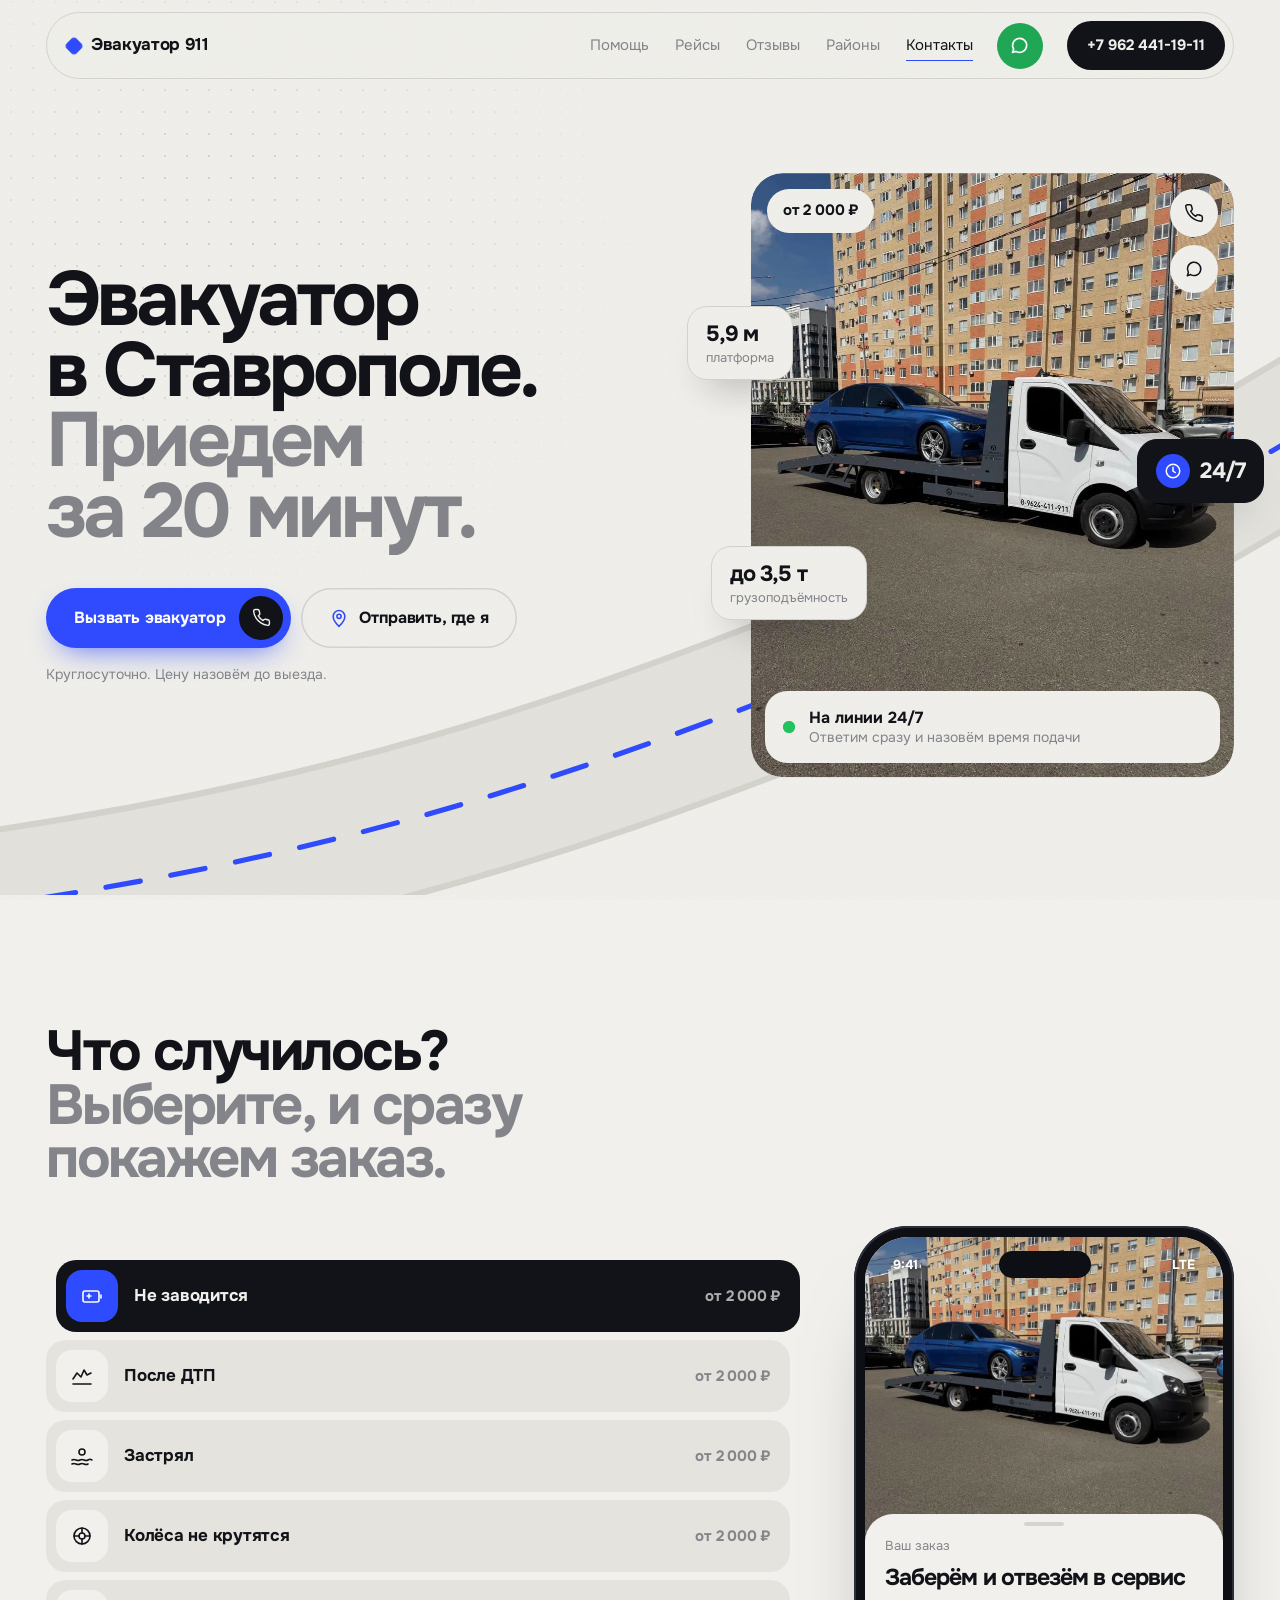
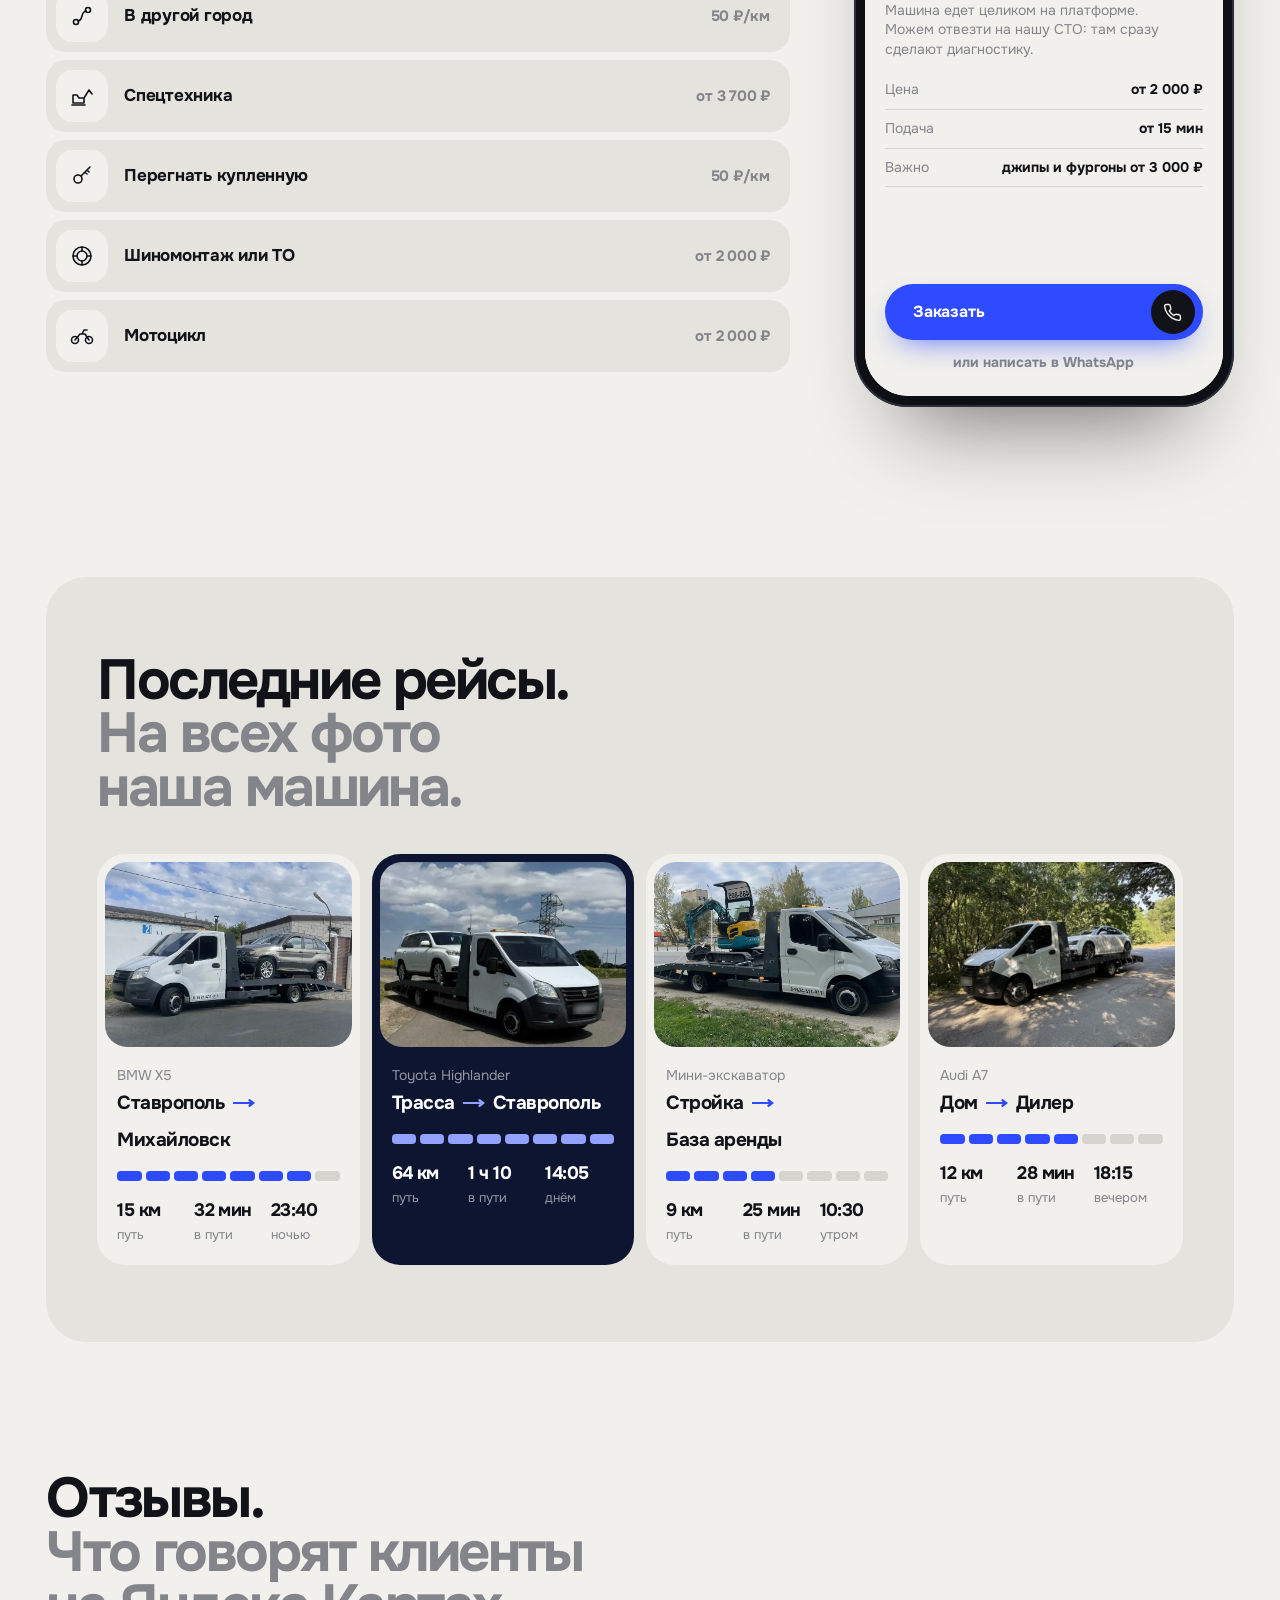
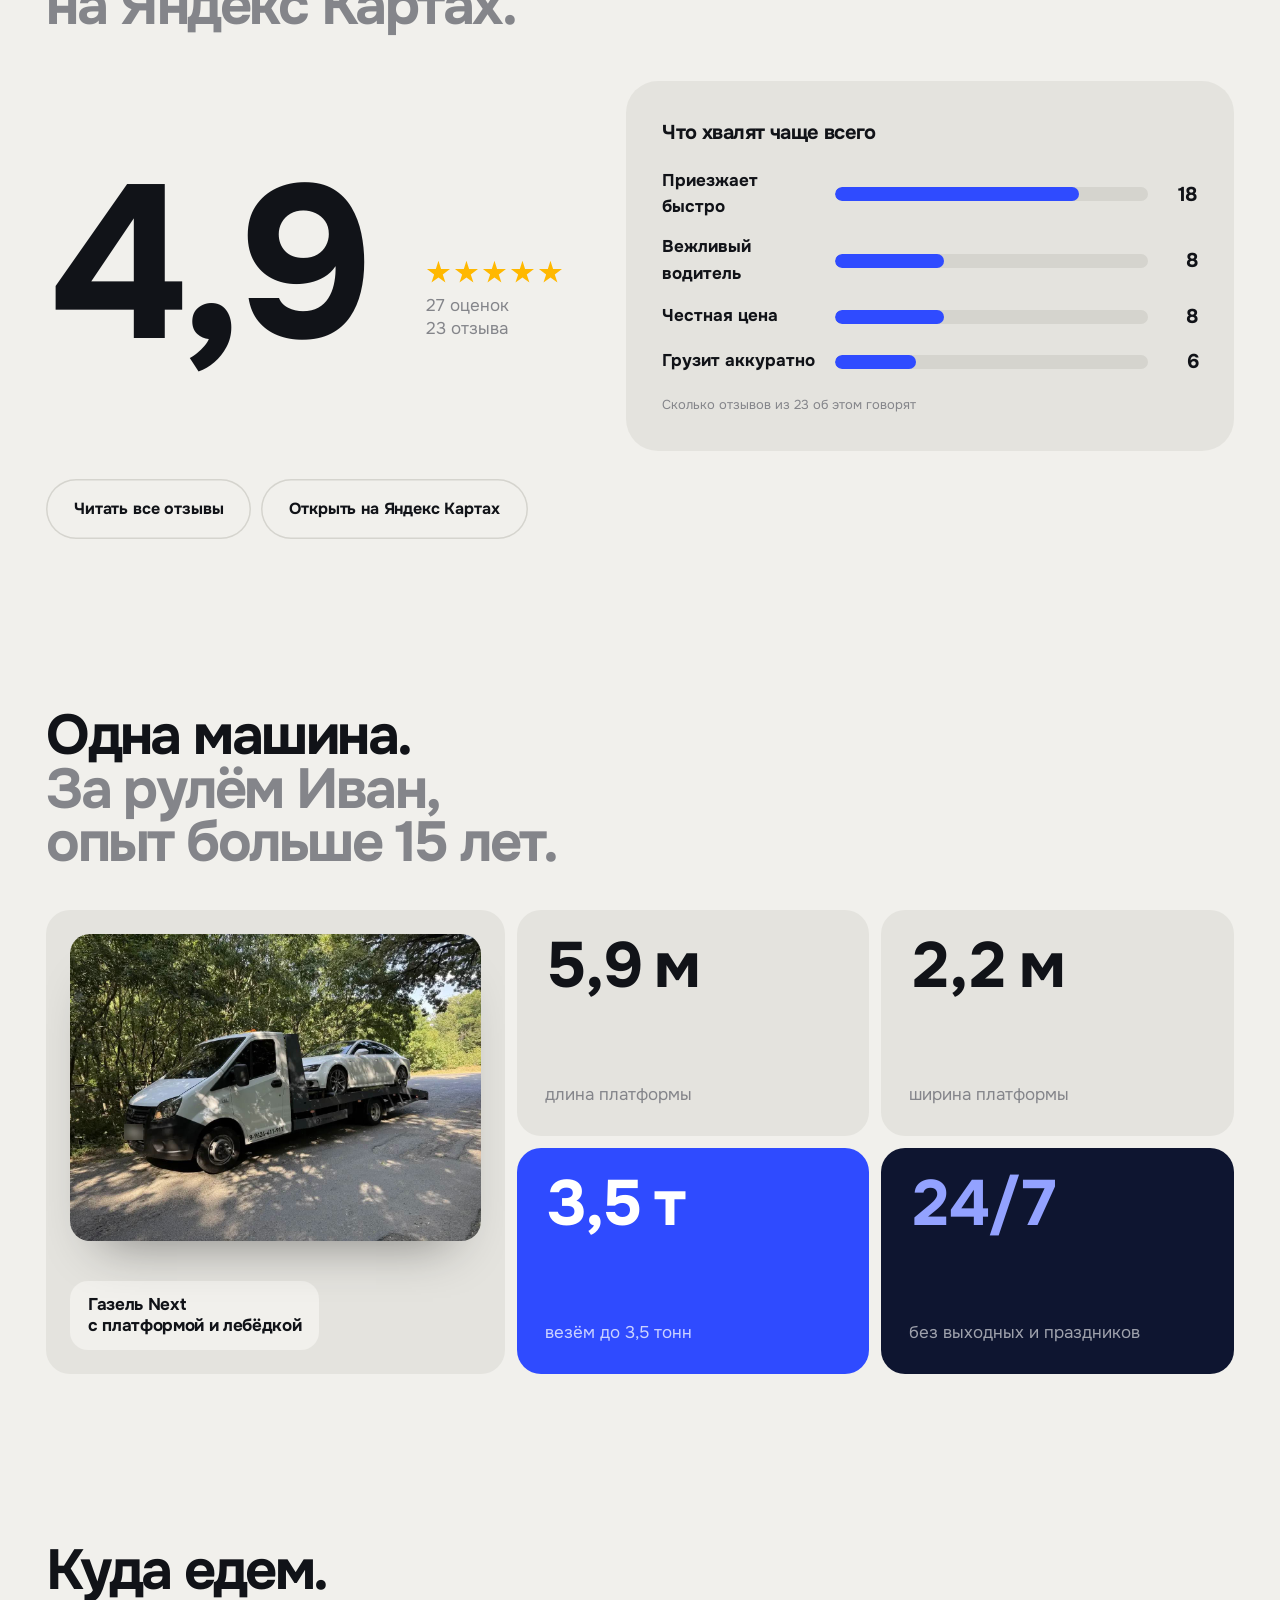
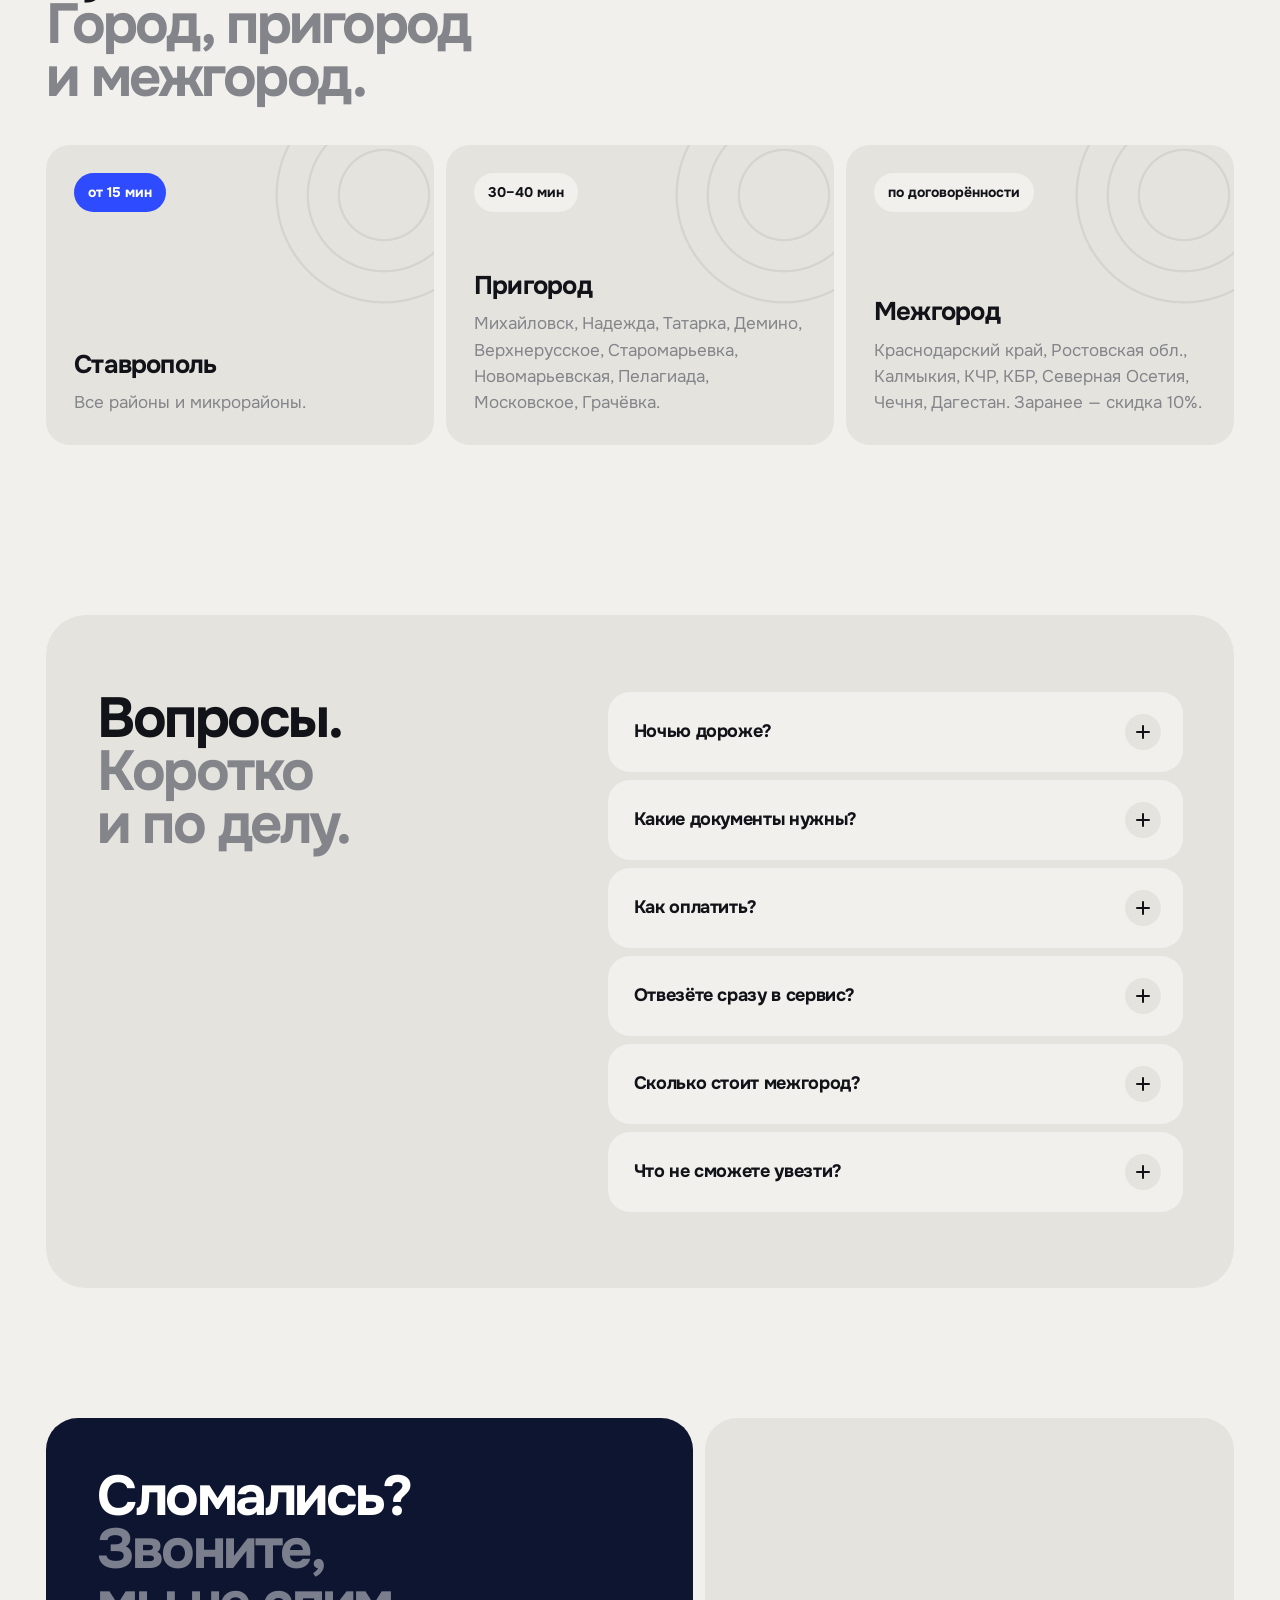
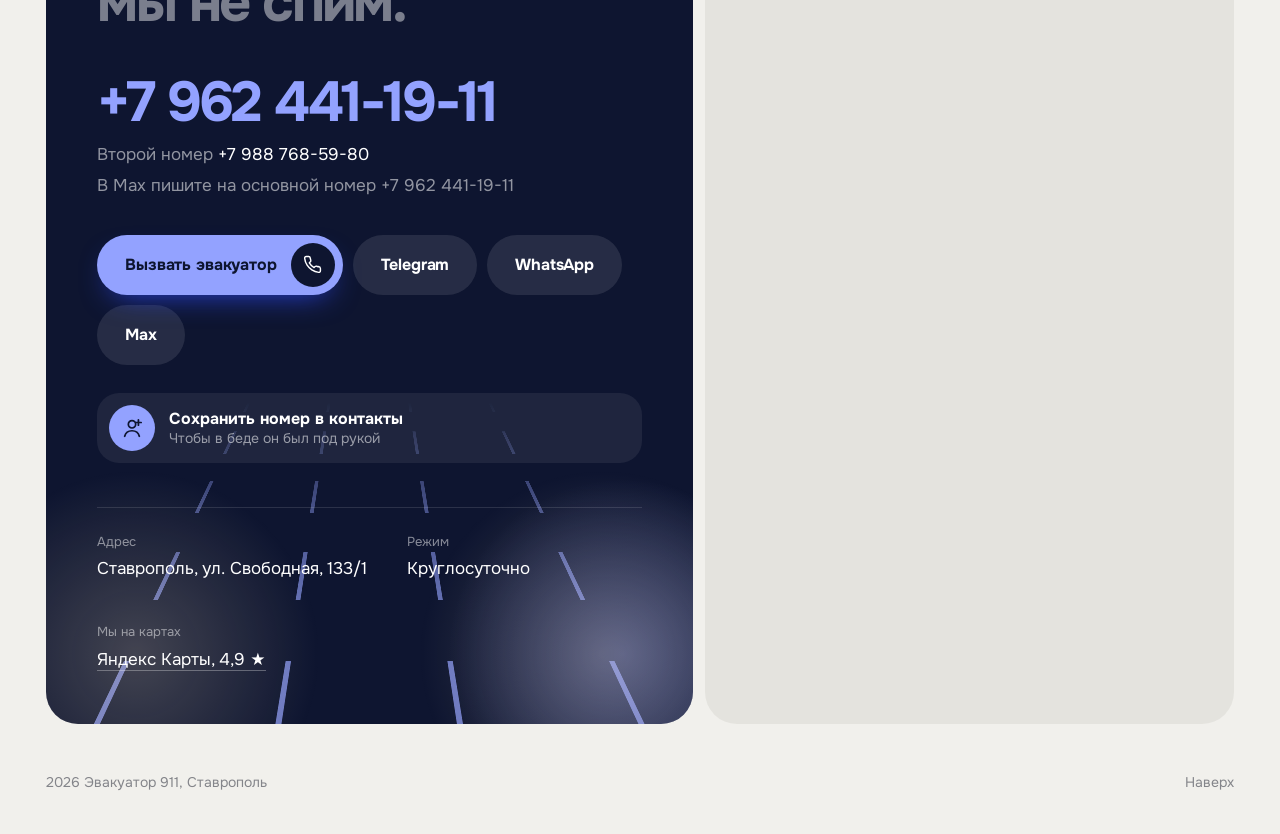
==== index.html @ 95c36d7e "Убрать тёмную тему, оставить только светлую Удалены кнопка переключателя, скрипт выбора ночного режи" ====
<!doctype html>
<html lang="ru">
<head>
<meta charset="utf-8">
<meta name="viewport" content="width=device-width, initial-scale=1, viewport-fit=cover">
<title>Эвакуатор в Ставрополе 24/7, от 2 000 ₽</title>
<meta name="description" content="Эвакуатор в Ставрополе круглосуточно. Подача от 15 минут, платформа 5,9 м, до 3,5 т, лебёдка. Легковые от 2 000 ₽. Рейтинг 4,9 на Яндекс Картах. +7 962 441-19-11">
<meta name="theme-color" content="#f1f0ec">
<link rel="preconnect" href="https://fonts.googleapis.com">
<link rel="preconnect" href="https://fonts.gstatic.com" crossorigin>
<link href="https://fonts.googleapis.com/css2?family=Onest:wght@400;700&display=swap" rel="stylesheet">
<link rel="stylesheet" href="styles.css">
</head>
<body>

<!-- ============ ШАПКА-КАПСУЛА ============ -->
<header class="nav rise d-1">
  <a class="nav__logo" href="#top"><span class="nav__mark"></span>Эвакуатор&nbsp;911</a>
  <nav class="nav__links" aria-label="Разделы">
    <a href="#help">Помощь</a>
    <a href="#trips">Рейсы</a>
    <a href="#reviews">Отзывы</a>
    <a href="#area">Районы</a>
    <a href="#contacts">Контакты</a>
  </nav>
  <a class="nav__wa" href="https://wa.me/79624411911?text=%D0%97%D0%B4%D1%80%D0%B0%D0%B2%D1%81%D1%82%D0%B2%D1%83%D0%B9%D1%82%D0%B5%2C%20%D0%BD%D1%83%D0%B6%D0%B5%D0%BD%20%D1%8D%D0%B2%D0%B0%D0%BA%D1%83%D0%B0%D1%82%D0%BE%D1%80" target="_blank" rel="noopener" aria-label="Написать в WhatsApp"><svg viewBox="0 0 24 24" aria-hidden="true"><path d="M4 20l1.3-4A8 8 0 1 1 8 18.7z"/></svg></a>
  <a class="nav__phone" href="tel:+79624411911">+7&nbsp;962&nbsp;441-19-11</a>
</header>

<main id="top">

<!-- ============ ПЕРВЫЙ ЭКРАН ============ -->
<section class="hero">
  <!-- фон первого экрана: дорога с разметкой и сетка точек -->
  <div class="hero__bg" aria-hidden="true">
    <svg class="road" viewBox="0 0 1600 900" preserveAspectRatio="xMidYMid slice">
      <path class="road__base" d="M-100 940 C 400 900, 700 800, 1000 680 S 1450 430, 1720 300"/>
      <path class="road__edge" d="M-100 940 C 400 900, 700 800, 1000 680 S 1450 430, 1720 300"/>
      <path class="road__dash" d="M-100 940 C 400 900, 700 800, 1000 680 S 1450 430, 1720 300"/>
    </svg>
    <div class="dots"></div>
  </div>

  <div class="hero__text">
    <h1 class="lines">
      <span class="ln"><span>Эвакуатор</span></span>
      <span class="ln"><span>в&nbsp;Ставрополе.</span></span>
      <span class="ln ln--grey"><span>Приедем</span></span>
      <span class="ln ln--grey"><span>за&nbsp;20&nbsp;минут.</span></span>
    </h1>
    <div class="cta rise d-3">
      <a class="btn btn--main" href="tel:+79624411911">
        <span class="btn__label">Вызвать эвакуатор</span>
        <span class="btn__dot"><svg viewBox="0 0 24 24" aria-hidden="true"><path d="M22 16.9v3a2 2 0 0 1-2.2 2 19.8 19.8 0 0 1-8.6-3.1 19.5 19.5 0 0 1-6-6A19.8 19.8 0 0 1 2.1 4.2 2 2 0 0 1 4.1 2h3a2 2 0 0 1 2 1.7c.1 1 .4 1.9.7 2.8a2 2 0 0 1-.5 2.1L8 9.9a16 16 0 0 0 6 6l1.3-1.3a2 2 0 0 1 2.1-.4c.9.3 1.8.6 2.8.7a2 2 0 0 1 1.7 2z"/></svg></span>
      </a>
      <button class="btn btn--line btn--geo" type="button" id="geoBtn">
        <svg class="btn__pin" viewBox="0 0 24 24" aria-hidden="true"><path d="M12 22s7-6.2 7-12a7 7 0 1 0-14 0c0 5.8 7 12 7 12z"/><circle cx="12" cy="10" r="2.5"/></svg>
        <span class="btn__label" id="geoLabel">Отправить, где&nbsp;я</span>
      </button>
    </div>
    <p class="cta__note rise d-4" id="geoNote">Круглосуточно. Цену назовём до&nbsp;выезда.</p>
  </div>

  <!-- живая карточка Газели -->
  <div class="stage">
  <figure class="truck">
    <img src="img/bmw.jpg" alt="Белая Газель-эвакуатор везёт синий BMW" width="959" height="1280" fetchpriority="high">
    <span class="truck__price">от&nbsp;2&nbsp;000&nbsp;₽</span>
    <div class="truck__icons">
      <a href="tel:+79624411911" aria-label="Позвонить"><svg viewBox="0 0 24 24"><path d="M22 16.9v3a2 2 0 0 1-2.2 2 19.8 19.8 0 0 1-8.6-3.1 19.5 19.5 0 0 1-6-6A19.8 19.8 0 0 1 2.1 4.2 2 2 0 0 1 4.1 2h3a2 2 0 0 1 2 1.7c.1 1 .4 1.9.7 2.8a2 2 0 0 1-.5 2.1L8 9.9a16 16 0 0 0 6 6l1.3-1.3a2 2 0 0 1 2.1-.4c.9.3 1.8.6 2.8.7a2 2 0 0 1 1.7 2z"/></svg></a>
      <a href="https://wa.me/79624411911" target="_blank" rel="noopener" aria-label="WhatsApp"><svg viewBox="0 0 24 24"><path d="M4 20l1.3-4A8 8 0 1 1 8 18.7z"/></svg></a>
    </div>
    <figcaption class="truck__status">
      <span class="live"></span>
      <span><b>На&nbsp;линии 24/7</b>Ответим сразу и&nbsp;назовём время подачи</span>
    </figcaption>
  </figure>
  <span class="float float--1" data-depth="18"><b>5,9&nbsp;м</b>платформа</span>
  <span class="float float--2" data-depth="-14"><b>до&nbsp;3,5&nbsp;т</b>грузоподъёмность</span>
  <span class="float float--3" data-depth="10"><i class="float__ico"><svg viewBox="0 0 24 24"><circle cx="12" cy="12" r="9"/><path d="M12 7v5l3 2"/></svg></i><b>24/7</b></span>
  </div>
</section>

<!-- ============ СИТУАЦИИ ============ -->
<section class="help" id="help">
  <h2 class="rise">Что случилось?<span>Выберите, и&nbsp;сразу покажем заказ.</span></h2>

  <div class="order">
    <ul class="order__list rise" role="tablist" aria-label="Ситуации">
      <li><button role="tab" aria-selected="true" data-s="0"><i><svg viewBox="0 0 24 24"><rect x="3" y="7" width="16" height="11" rx="2"/><path d="M21 11v3M7 12h4M9 10v4"/></svg></i><span>Не заводится</span><em>от&nbsp;2&nbsp;000&nbsp;₽</em></button></li>
      <li><button role="tab" aria-selected="false" data-s="1"><i><svg viewBox="0 0 24 24"><path d="M3 15l4-6 4 4 3-7 3 5 4-2"/><path d="M3 20h18"/></svg></i><span>После ДТП</span><em>от&nbsp;2&nbsp;000&nbsp;₽</em></button></li>
      <li><button role="tab" aria-selected="false" data-s="2"><i><svg viewBox="0 0 24 24"><path d="M2 16c3-2 5 2 8 0s5 2 8 0 3 0 4 0M2 20c3-2 5 2 8 0s5 2 8 0"/><circle cx="12" cy="8" r="3"/></svg></i><span>Застрял</span><em>от&nbsp;2&nbsp;000&nbsp;₽</em></button></li>
      <li><button role="tab" aria-selected="false" data-s="3"><i><svg viewBox="0 0 24 24"><circle cx="12" cy="12" r="8"/><circle cx="12" cy="12" r="3"/><path d="M12 4v5M12 15v5M4 12h5M15 12h5"/></svg></i><span>Колёса не&nbsp;крутятся</span><em>от&nbsp;2&nbsp;000&nbsp;₽</em></button></li>
      <li><button role="tab" aria-selected="false" data-s="4"><i><svg viewBox="0 0 24 24"><circle cx="6" cy="18" r="2.5"/><circle cx="18" cy="6" r="2.5"/><path d="M8 17c6-1 2-9 8-10"/></svg></i><span>В&nbsp;другой город</span><em>50&nbsp;₽/км</em></button></li>
      <li><button role="tab" aria-selected="false" data-s="5"><i><svg viewBox="0 0 24 24"><path d="M3 19h11v-5H9l-2-3H3zM14 14l5-8 3 4"/><path d="M2 21h13"/></svg></i><span>Спецтехника</span><em>от&nbsp;3&nbsp;700&nbsp;₽</em></button></li>
      <li><button role="tab" aria-selected="false" data-s="6"><i><svg viewBox="0 0 24 24"><circle cx="8" cy="15" r="4"/><path d="M11 12l9-9M17 6l2 2M15 8l2 2"/></svg></i><span>Перегнать купленную</span><em>50&nbsp;₽/км</em></button></li>
      <li><button role="tab" aria-selected="false" data-s="7"><i><svg viewBox="0 0 24 24"><circle cx="12" cy="12" r="9"/><circle cx="12" cy="12" r="5"/><path d="M12 3v4M12 17v4M3 12h4M17 12h4"/></svg></i><span>Шиномонтаж или ТО</span><em>от&nbsp;2&nbsp;000&nbsp;₽</em></button></li>
      <li><button role="tab" aria-selected="false" data-s="8"><i><svg viewBox="0 0 24 24"><circle cx="5" cy="16" r="3.5"/><circle cx="19" cy="16" r="3.5"/><path d="M5 16l5-6h5l4 6M12 10l2-4h3"/></svg></i><span>Мотоцикл</span><em>от&nbsp;2&nbsp;000&nbsp;₽</em></button></li>
    </ul>

    <!-- «экран заказа» в телефоне -->
    <div class="order__phone rise d-1" role="tabpanel">
      <div class="phone">
        <div class="phone__screen">
          <div class="phone__bar"><span>9:41</span><span class="phone__notch"></span><span>LTE</span></div>
          <div class="phone__photo"><img id="casePhoto" src="img/bmw.jpg" alt="" loading="lazy"></div>
          <div class="phone__sheet">
            <p class="phone__label">Ваш заказ</p>
            <h3 id="caseTitle">Заберём и&nbsp;отвезём в&nbsp;сервис</h3>
            <p id="caseText">Машина едет целиком на&nbsp;платформе. Можем отвезти на&nbsp;нашу СТО: там сразу сделают диагностику.</p>
            <dl class="phone__rows">
              <div><dt>Цена</dt><dd id="casePrice">от&nbsp;2&nbsp;000&nbsp;₽</dd></div>
              <div><dt>Подача</dt><dd id="caseTime">от&nbsp;15&nbsp;мин</dd></div>
              <div><dt>Важно</dt><dd id="caseNote">джипы и&nbsp;фургоны от&nbsp;3&nbsp;000&nbsp;₽</dd></div>
            </dl>
            <a class="btn btn--main" href="tel:+79624411911">
              <span class="btn__label">Заказать</span>
              <span class="btn__dot"><svg viewBox="0 0 24 24" aria-hidden="true"><path d="M22 16.9v3a2 2 0 0 1-2.2 2 19.8 19.8 0 0 1-8.6-3.1 19.5 19.5 0 0 1-6-6A19.8 19.8 0 0 1 2.1 4.2 2 2 0 0 1 4.1 2h3a2 2 0 0 1 2 1.7c.1 1 .4 1.9.7 2.8a2 2 0 0 1-.5 2.1L8 9.9a16 16 0 0 0 6 6l1.3-1.3a2 2 0 0 1 2.1-.4c.9.3 1.8.6 2.8.7a2 2 0 0 1 1.7 2z"/></svg></span>
            </a>
            <a class="phone__wa" id="caseWa" href="https://wa.me/79624411911" target="_blank" rel="noopener">или написать в&nbsp;WhatsApp</a>
          </div>
        </div>
      </div>
    </div>
  </div>
</section>

<!-- ============ РЕЙСЫ ============ -->
<!-- ВНИМАНИЕ: маршруты и время ниже — заглушки. Заменить на реальные рейсы от заказчика. -->
<section class="trips" id="trips">
  <h2 class="rise">Последние рейсы.<span>На&nbsp;всех фото наша машина.</span></h2>

  <div class="trips__grid">
    <article class="trip rise">
      <div class="trip__photo"><img src="img/x5.jpg" alt="BMW X5 на эвакуаторе" loading="lazy"></div>
      <div class="trip__body">
        <p class="trip__car">BMW X5</p>
        <p class="trip__route">Ставрополь<svg viewBox="0 0 24 8" aria-hidden="true"><path d="M0 4h22M18 1l4 3-4 3"/></svg>Михайловск</p>
        <div class="trip__bars"><i class="on"></i><i class="on"></i><i class="on"></i><i class="on"></i><i class="on"></i><i class="on"></i><i class="on"></i><i></i></div>
        <dl class="trip__stats"><div><dt>15 км</dt><dd>путь</dd></div><div><dt>32 мин</dt><dd>в пути</dd></div><div><dt>23:40</dt><dd>ночью</dd></div></dl>
      </div>
    </article>

    <article class="trip trip--dark rise d-1">
      <div class="trip__photo"><img src="img/highlander.jpg" alt="Toyota Highlander на эвакуаторе" loading="lazy"></div>
      <div class="trip__body">
        <p class="trip__car">Toyota Highlander</p>
        <p class="trip__route">Трасса<svg viewBox="0 0 24 8" aria-hidden="true"><path d="M0 4h22M18 1l4 3-4 3"/></svg>Ставрополь</p>
        <div class="trip__bars"><i class="on"></i><i class="on"></i><i class="on"></i><i class="on"></i><i class="on"></i><i class="on"></i><i class="on"></i><i class="on"></i></div>
        <dl class="trip__stats"><div><dt>64 км</dt><dd>путь</dd></div><div><dt>1 ч 10</dt><dd>в пути</dd></div><div><dt>14:05</dt><dd>днём</dd></div></dl>
      </div>
    </article>

    <article class="trip rise d-2">
      <div class="trip__photo"><img src="img/excavator.jpg" alt="Мини-экскаватор на эвакуаторе" loading="lazy"></div>
      <div class="trip__body">
        <p class="trip__car">Мини-экскаватор</p>
        <p class="trip__route">Стройка<svg viewBox="0 0 24 8" aria-hidden="true"><path d="M0 4h22M18 1l4 3-4 3"/></svg>База аренды</p>
        <div class="trip__bars"><i class="on"></i><i class="on"></i><i class="on"></i><i class="on"></i><i></i><i></i><i></i><i></i></div>
        <dl class="trip__stats"><div><dt>9 км</dt><dd>путь</dd></div><div><dt>25 мин</dt><dd>в пути</dd></div><div><dt>10:30</dt><dd>утром</dd></div></dl>
      </div>
    </article>

    <article class="trip rise d-3">
      <div class="trip__photo"><img src="img/audi.jpg" alt="Audi A7 на эвакуаторе" loading="lazy"></div>
      <div class="trip__body">
        <p class="trip__car">Audi A7</p>
        <p class="trip__route">Дом<svg viewBox="0 0 24 8" aria-hidden="true"><path d="M0 4h22M18 1l4 3-4 3"/></svg>Дилер</p>
        <div class="trip__bars"><i class="on"></i><i class="on"></i><i class="on"></i><i class="on"></i><i class="on"></i><i></i><i></i><i></i></div>
        <dl class="trip__stats"><div><dt>12 км</dt><dd>путь</dd></div><div><dt>28 мин</dt><dd>в пути</dd></div><div><dt>18:15</dt><dd>вечером</dd></div></dl>
      </div>
    </article>
  </div>
</section>

<!-- ============ ОТЗЫВЫ (живой виджет Яндекс Карт) ============ -->
<section class="reviews" id="reviews">
  <h2 class="rise">Отзывы.<span>Что говорят клиенты на&nbsp;Яндекс Картах.</span></h2>

  <div class="score">
    <div class="score__big rise">
      <b class="score__num" data-to="4.9" data-unit="">4,9</b>
      <div class="score__meta">
        <span class="rating__stars" aria-label="5 звёзд"><i></i><i></i><i></i><i></i><i></i></span>
        <p>27 оценок<br>23 отзыва</p>
      </div>
    </div>

    <!-- посчитано вручную по текстам 23 отзывов на Яндекс Картах (ноябрь 2026) -->
    <div class="praise rise d-1">
      <p class="praise__h">Что хвалят чаще всего</p>
      <div class="praise__row" data-n="18"><span>Приезжает быстро</span><i></i><b>18</b></div>
      <div class="praise__row" data-n="8"><span>Вежливый водитель</span><i></i><b>8</b></div>
      <div class="praise__row" data-n="8"><span>Честная цена</span><i></i><b>8</b></div>
      <div class="praise__row" data-n="6"><span>Грузит аккуратно</span><i></i><b>6</b></div>
      <p class="praise__note">Сколько отзывов из&nbsp;23 об&nbsp;этом говорят</p>
    </div>
  </div>

  <div class="reviews__more rise">
    <button class="btn btn--line" type="button" id="revBtn" aria-expanded="false" aria-controls="revWidget"><span class="btn__label" id="revLabel">Читать все отзывы</span></button>
    <a class="btn btn--line" href="https://yandex.ru/maps/org/uslugi_evakuatora/60921164724/reviews/" target="_blank" rel="noopener"><span class="btn__label">Открыть на&nbsp;Яндекс Картах</span></a>
  </div>
  <div class="reviews__widget" id="revWidget" hidden>
    <iframe title="Отзывы об «Услуги эвакуатора» на Яндекс Картах" data-src="https://yandex.ru/maps-reviews-widget/60921164724?comments"></iframe>
  </div>
</section>

<!-- ============ МАШИНА ============ -->
<section class="spec">
  <h2 class="rise">Одна машина.<span>За&nbsp;рулём Иван, опыт больше 15&nbsp;лет.</span></h2>
  <div class="spec__grid">
    <div class="tile tile--photo rise" id="tiltZone">
      <div class="tilt" id="tilt">
        <img src="img/audi.jpg" alt="Газель Next с платформой везёт белую Audi" loading="lazy" width="1280" height="960">
      </div>
      <p>Газель Next<br>с&nbsp;платформой и&nbsp;лебёдкой</p>
    </div>
    <div class="tile rise d-1"><b data-to="5.9" data-unit="м">5,9&nbsp;м</b><span>длина платформы</span></div>
    <div class="tile rise d-2"><b data-to="2.2" data-unit="м">2,2&nbsp;м</b><span>ширина платформы</span></div>
    <div class="tile tile--accent rise d-3"><b data-to="3.5" data-unit="т">3,5&nbsp;т</b><span>везём до&nbsp;3,5&nbsp;тонн</span></div>
    <div class="tile tile--dark rise d-4"><b>24/7</b><span>без выходных и&nbsp;праздников</span></div>
  </div>
</section>

<!-- ============ РАЙОНЫ ============ -->
<section class="area" id="area">
  <h2 class="rise">Куда едем.<span>Город, пригород и&nbsp;межгород.</span></h2>
  <div class="area__grid">
    <div class="zone rise"><span class="zone__time">от&nbsp;15 мин</span><h3>Ставрополь</h3><p>Все районы и&nbsp;микрорайоны.</p></div>
    <div class="zone rise d-1"><span class="zone__time">30–40 мин</span><h3>Пригород</h3><p>Михайловск, Надежда, Татарка, Демино, Верхнерусское, Старомарьевка, Новомарьевская, Пелагиада, Московское, Грачёвка.</p></div>
    <div class="zone rise d-2"><span class="zone__time">по&nbsp;договорённости</span><h3>Межгород</h3><p>Краснодарский край, Ростовская обл., Калмыкия, КЧР, КБР, Северная Осетия, Чечня, Дагестан. Заранее&nbsp;— скидка 10%.</p></div>
  </div>
</section>

<!-- ============ ВОПРОСЫ ============ -->
<section class="faq">
  <h2 class="rise">Вопросы.<span>Коротко и&nbsp;по&nbsp;делу.</span></h2>
  <div class="faq__list">
    <details class="rise"><summary>Ночью дороже?<i></i></summary><p>Мы работаем круглосуточно. Цену диспетчер называет сразу при&nbsp;звонке, без сюрпризов на&nbsp;месте.</p></details>
    <details class="rise"><summary>Какие документы нужны?<i></i></summary><p>СТС или ПТС и&nbsp;паспорт. Если машина не&nbsp;ваша, нужна доверенность или полис ОСАГО, где вы вписаны.</p></details>
    <details class="rise"><summary>Как оплатить?<i></i></summary><p>Наличными, картой или переводом.</p></details>
    <details class="rise"><summary>Отвезёте сразу в&nbsp;сервис?<i></i></summary><p>Да, в&nbsp;любой сервис по&nbsp;вашему выбору. Или на&nbsp;нашу СТО: там сделают диагностику и&nbsp;расскажут, что сломалось.</p></details>
    <details class="rise"><summary>Сколько стоит межгород?<i></i></summary><p>50&nbsp;₽ за&nbsp;километр. Точную сумму назовём по&nbsp;телефону, до&nbsp;выезда.</p></details>
    <details class="rise"><summary>Что не&nbsp;сможете увезти?<i></i></summary><p>Всё, что тяжелее 3,5&nbsp;тонн или длиннее 5,9&nbsp;метра: фуры, большие автобусы, тяжёлую спецтехнику.</p></details>
  </div>
</section>

<!-- ============ КОНТАКТЫ ============ -->
<section class="contacts" id="contacts">
  <div class="contacts__card rise">
    <div class="road-night" aria-hidden="true">
      <div class="road-night__lanes"><i></i><i></i><i></i><i></i></div>
      <span class="headlight headlight--l"></span><span class="headlight headlight--r"></span>
    </div>
    <h2>Сломались?<span>Звоните, мы&nbsp;не&nbsp;спим.</span></h2>
    <a class="contacts__phone" href="tel:+79624411911">+7&nbsp;962&nbsp;441-19-11</a>
    <p class="contacts__alt">Второй номер <a href="tel:+79887685980">+7&nbsp;988&nbsp;768-59-80</a></p>
    <p class="contacts__alt" id="maxNote">В&nbsp;Max пишите на&nbsp;основной номер +7&nbsp;962&nbsp;441-19-11</p>
    <div class="cta">
      <a class="btn btn--main" href="tel:+79624411911">
        <span class="btn__label">Вызвать эвакуатор</span>
        <span class="btn__dot"><svg viewBox="0 0 24 24" aria-hidden="true"><path d="M22 16.9v3a2 2 0 0 1-2.2 2 19.8 19.8 0 0 1-8.6-3.1 19.5 19.5 0 0 1-6-6A19.8 19.8 0 0 1 2.1 4.2 2 2 0 0 1 4.1 2h3a2 2 0 0 1 2 1.7c.1 1 .4 1.9.7 2.8a2 2 0 0 1-.5 2.1L8 9.9a16 16 0 0 0 6 6l1.3-1.3a2 2 0 0 1 2.1-.4c.9.3 1.8.6 2.8.7a2 2 0 0 1 1.7 2z"/></svg></span>
      </a>
      <a class="btn btn--light" href="https://t.me/+79624411911" target="_blank" rel="noopener"><span class="btn__label">Telegram</span></a>
      <a class="btn btn--light" href="https://wa.me/79624411911" target="_blank" rel="noopener"><span class="btn__label">WhatsApp</span></a>
      <!-- MAX_PROFILE: вставьте ссылку на профиль вида https://max.ru/u/... в href, и кнопка сразу откроет чат -->
      <a class="btn btn--light" id="maxBtn" href="" data-num="+79624411911" target="_blank" rel="noopener"><span class="btn__label">Max</span></a>
    </div>
    <a class="save" href="evakuator911.vcf" download="Эвакуатор 911.vcf">
      <span class="save__ico"><svg viewBox="0 0 24 24" aria-hidden="true"><circle cx="12" cy="8" r="4"/><path d="M4 21c1-4 4.5-6 8-6s7 2 8 6M19 3v6M16 6h6"/></svg></span>
      <span><b>Сохранить номер в&nbsp;контакты</b>Чтобы в&nbsp;беде он был под рукой</span>
    </a>
    <dl class="contacts__info">
      <div><dt>Адрес</dt><dd>Ставрополь, ул.&nbsp;Свободная, 133/1</dd></div>
      <div><dt>Режим</dt><dd>Круглосуточно</dd></div>
      <div><dt>Мы на&nbsp;картах</dt><dd><a href="https://yandex.ru/maps/org/uslugi_evakuatora/60921164724/" target="_blank" rel="noopener">Яндекс Карты, 4,9&nbsp;★</a></dd></div>
    </dl>
  </div>
  <div class="contacts__map rise d-1">
    <iframe title="Карта: «Услуги эвакуатора», Ставрополь, Свободная улица, 133/1" src="https://yandex.ru/map-widget/v1/org/uslugi_evakuatora/60921164724/?z=15" loading="lazy"></iframe>
  </div>
</section>

</main>

<footer class="foot">
  <span>2026 Эвакуатор&nbsp;911, Ставрополь</span>
  <a href="#top">Наверх</a>
</footer>

<div class="callbar">
  <a class="btn btn--main" href="tel:+79624411911"><span class="btn__label">Позвонить</span><span class="btn__dot"><svg viewBox="0 0 24 24" aria-hidden="true"><path d="M22 16.9v3a2 2 0 0 1-2.2 2 19.8 19.8 0 0 1-8.6-3.1 19.5 19.5 0 0 1-6-6A19.8 19.8 0 0 1 2.1 4.2 2 2 0 0 1 4.1 2h3a2 2 0 0 1 2 1.7c.1 1 .4 1.9.7 2.8a2 2 0 0 1-.5 2.1L8 9.9a16 16 0 0 0 6 6l1.3-1.3a2 2 0 0 1 2.1-.4c.9.3 1.8.6 2.8.7a2 2 0 0 1 1.7 2z"/></svg></span></a>
  <a class="btn btn--line" href="https://wa.me/79624411911" target="_blank" rel="noopener"><span class="btn__label">WhatsApp</span></a>
</div>

<script src="script.js"></script>
</body>
</html>
---- styles.css ----
/* ===== Цвета: кобальт ===== */
:root {
  --bg:#F1F0EC; --soft:#E4E3DE; --line:#D5D4CE; --ink:#111318; --grey:#84858A;
  --acc:#2F4BFF; --acc-ink:#FFFFFF; --dark:#0E1530; --acc-dark:#93A2FF;
  --ease: cubic-bezier(.22, 1, .36, 1);
  --pad: clamp(16px, 3.6vw, 48px);
  --max: 1320px;
  --r-card: 32px;
  --r-tile: 24px;
}

/* ===== База ===== */
*, *::before, *::after { box-sizing: border-box; }
html { -webkit-text-size-adjust: 100%; scroll-behavior: smooth; scroll-padding-top: 96px; overflow-x: clip; }
body {
  margin: 0; background: var(--bg); color: var(--ink);
  font: 400 17px/1.55 "Onest", system-ui, sans-serif;
  -webkit-font-smoothing: antialiased;
  transition: background-color .6s var(--ease), color .6s var(--ease);
}
/* лёгкое зерно поверх всего */
body::after {
  content: ""; position: fixed; inset: 0; z-index: 100; pointer-events: none; opacity: .07; mix-blend-mode: multiply;
  background-image: url("data:image/svg+xml,%3Csvg xmlns='http://www.w3.org/2000/svg' width='160' height='160'%3E%3Cfilter id='n'%3E%3CfeTurbulence type='fractalNoise' baseFrequency='.9' numOctaves='3' stitchTiles='stitch'/%3E%3C/filter%3E%3Crect width='100%25' height='100%25' filter='url(%23n)'/%3E%3C/svg%3E");
}
::selection { background: var(--acc); color: var(--acc-ink); }
img { display: block; max-width: 100%; }
a { color: inherit; }
p { margin: 0; text-wrap: pretty; }
h1, h2, h3 { margin: 0; font-weight: 700; text-wrap: balance; hyphens: none; }

h1 { font-size: clamp(2.6rem, 6vw, 6.4rem); line-height: .92; letter-spacing: -.05em; }
h2 { font-size: clamp(2.1rem, 4.4vw, 4.4rem); line-height: .95; letter-spacing: -.045em; max-width: 16ch; }
h2 span { display: block; color: var(--grey); }
h3 { font-size: clamp(22px, 2vw, 28px); line-height: 1.08; letter-spacing: -.03em; }

main > section { position: relative; width: min(var(--max), 100% - 2 * var(--pad)); margin-inline: auto; }

/* ===== Кнопки ===== */
.btn {
  display: inline-flex; align-items: center; justify-content: center; gap: 14px;
  min-height: 60px; padding: 0 28px;
  border-radius: 999px; border: 0;
  font: 700 16px/1 "Onest", sans-serif; letter-spacing: -.01em;
  text-decoration: none; white-space: nowrap; cursor: pointer;
  transition: transform 620ms var(--ease), background-color 320ms var(--ease), box-shadow 500ms var(--ease), color 320ms;
  -webkit-tap-highlight-color: transparent;
}
.btn--main {
  position: relative; overflow: hidden; isolation: isolate;
  background: var(--acc); color: var(--acc-ink); padding: 0 8px 0 28px;
  box-shadow: 0 12px 30px -14px color-mix(in srgb, var(--acc) 90%, transparent);
}
/* блик, пробегающий по кнопке */
.btn--main::before {
  content: ""; position: absolute; inset: 0; z-index: -1;
  background: linear-gradient(105deg, transparent 35%, rgba(255,255,255,.45) 50%, transparent 65%);
  transform: translateX(-120%); transition: transform 900ms var(--ease);
}
.btn--main:hover::before { transform: translateX(120%); }
.btn--main:hover { transform: translateY(-3px); box-shadow: 0 20px 40px -16px color-mix(in srgb, var(--acc) 95%, transparent); }
.btn--main:active { transform: scale(.97); }
.btn__dot {
  width: 44px; height: 44px; border-radius: 50%; background: var(--ink); color: var(--bg);
  display: grid; place-items: center; flex: none;
  transition: transform 520ms var(--ease);
}
.btn__dot svg { width: 19px; height: 19px; fill: none; stroke: currentColor; stroke-width: 1.8; stroke-linecap: round; stroke-linejoin: round; }
.btn--main:hover .btn__dot { transform: rotate(-14deg) scale(1.08); }
.btn--line { background: transparent; color: var(--ink); box-shadow: inset 0 0 0 1.5px var(--line); }
.btn--line:hover { box-shadow: inset 0 0 0 1.5px var(--ink); transform: translateY(-2px); }
.btn--light { background: rgba(255, 255, 255, .1); color: #fff; }
.btn--light:hover { background: rgba(255, 255, 255, .2); transform: translateY(-2px); }

.cta { display: flex; flex-wrap: wrap; gap: 10px; }
.cta__note { margin-top: 16px; font-size: 14px; color: var(--grey); }

/* ===== Шапка-капсула ===== */
.nav {
  position: sticky; top: 12px; z-index: 30;
  width: min(var(--max), 100% - 2 * var(--pad)); margin: 12px auto 0;
  display: flex; align-items: center; gap: 24px;
  padding: 8px 8px 8px 20px;
  background: color-mix(in srgb, var(--bg) 80%, transparent);
  backdrop-filter: blur(16px) saturate(1.4); -webkit-backdrop-filter: blur(16px) saturate(1.4);
  border: 1px solid var(--line); border-radius: 999px;
}
.nav__logo { display: flex; align-items: center; gap: 10px; font-weight: 700; letter-spacing: -.02em; text-decoration: none; }
.nav__mark { width: 14px; height: 14px; border-radius: 4px; background: var(--acc); transform: rotate(45deg); transition: transform 900ms var(--ease); }
.nav__logo:hover .nav__mark { transform: rotate(225deg); }
.nav__links { display: flex; gap: 26px; margin-left: auto; }
.nav__links a { position: relative; font-size: 15px; color: var(--grey); text-decoration: none; transition: color 320ms; }
.nav__links a::after { content: ""; position: absolute; left: 0; right: 0; bottom: -4px; height: 1.5px; background: var(--ink); transform: scaleX(0); transform-origin: right; transition: transform 500ms var(--ease); }
.nav__links a:hover { color: var(--ink); }
.nav__links a:hover::after { transform: scaleX(1); transform-origin: left; }
.nav__phone {
  padding: 13px 20px; border-radius: 999px; background: var(--ink); color: var(--bg);
  font-weight: 700; font-size: 15px; text-decoration: none; white-space: nowrap;
  transition: transform 620ms var(--ease);
}
.nav__phone:hover { transform: translateY(-2px); }

/* ===== Первый экран ===== */
.hero {
  min-height: calc(100svh - 84px);
  display: grid; grid-template-columns: 1.15fr .85fr; align-items: center; gap: clamp(24px, 4vw, 72px);
  padding: 32px 0 56px;
}
.hero > *:not(.hero__bg) { position: relative; z-index: 1; }

.hero__bg { position: absolute; z-index: 0; top: -110px; bottom: 0; left: 50%; width: 100vw; translate: -50% 0; overflow: hidden; pointer-events: none; }
.road { position: absolute; inset: 0; width: 100%; height: 100%; opacity: 0; transform: translateY(40px); transition: opacity 1.4s var(--ease) .2s, transform 1.6s var(--ease) .2s; }
.hero.is-in .road { opacity: 1; transform: none; }
.road path { fill: none; stroke-linecap: round; }
.road__base { stroke: var(--line); stroke-width: 150; }
.road__edge { stroke: var(--soft); stroke-width: 138; }
.road__dash { stroke: var(--acc); stroke-width: 5; stroke-dasharray: 34 30; animation: drive 1.6s linear infinite; }
.dots {
  position: absolute; inset: 0;
  background-image: radial-gradient(color-mix(in srgb, var(--ink) 22%, transparent) 1.2px, transparent 1.4px);
  background-size: 22px 22px;
  -webkit-mask-image: radial-gradient(ellipse 50% 60% at 18% 30%, #000, transparent 70%);
  mask-image: radial-gradient(ellipse 50% 60% at 18% 30%, #000, transparent 70%);
  opacity: .7;
}

/* заголовок по строкам */
.lines .ln { display: block; overflow: hidden; padding-bottom: .1em; margin-bottom: -.1em; }
.lines .ln > span { display: inline-block; transform: translateY(110%) rotate(5deg); transform-origin: 0 100%; transition: transform 1.1s var(--ease); }
.lines .ln--grey { color: var(--grey); }
.hero.is-in .lines .ln > span { transform: none; }
.hero.is-in .lines .ln:nth-child(1) > span { transition-delay: .15s; }
.hero.is-in .lines .ln:nth-child(2) > span { transition-delay: .26s; }
.hero.is-in .lines .ln:nth-child(3) > span { transition-delay: .40s; }
.hero.is-in .lines .ln:nth-child(4) > span { transition-delay: .50s; }
.hero .cta { margin-top: 40px; }

/* карточка Газели */
.stage { position: relative; justify-self: end; width: 100%; max-width: 520px; }
.truck {
  position: relative; margin: 0;
  aspect-ratio: 4 / 5; max-height: calc(100svh - 160px); width: 100%;
  border-radius: var(--r-card); overflow: hidden; background: var(--soft);
  clip-path: inset(100% 0 0 0 round var(--r-card));
  transition: clip-path 1.3s var(--ease) .35s;
  box-shadow: 0 40px 80px -40px color-mix(in srgb, var(--ink) 45%, transparent);
}
.hero.is-in .truck { clip-path: inset(0 0 0 0 round var(--r-card)); }
.truck img { width: 100%; height: 100%; object-fit: cover; object-position: 55% 55%; transform: scale(1.25); transition: transform 1.8s var(--ease) .35s; }
.hero.is-in .truck img { transform: scale(1); }
.truck:hover img { transform: scale(1.04); transition-delay: 0s; }
.truck__price {
  position: absolute; top: 16px; left: 16px;
  padding: 10px 16px; border-radius: 999px; background: var(--bg);
  font-weight: 700; font-size: 15px; letter-spacing: -.01em;
}
.truck__icons { position: absolute; top: 16px; right: 16px; display: grid; gap: 8px; }
.truck__icons a {
  width: 48px; height: 48px; border-radius: 50%; background: var(--bg);
  display: grid; place-items: center; transition: transform 520ms var(--ease), background-color 320ms;
}
.truck__icons a:hover { transform: scale(1.1); background: var(--acc); }
.truck__icons svg { width: 20px; height: 20px; fill: none; stroke: var(--ink); stroke-width: 1.8; stroke-linejoin: round; }
.truck__status {
  position: absolute; left: 14px; right: 14px; bottom: 14px;
  display: flex; align-items: center; gap: 14px;
  padding: 16px 18px; border-radius: 22px; background: var(--bg);
}
.truck__status span:last-child { display: grid; font-size: 14px; color: var(--grey); line-height: 1.35; }
.truck__status b { color: var(--ink); font-size: 16px; }
.live { position: relative; width: 12px; height: 12px; border-radius: 50%; background: #22c55e; flex: none; }
.live::after { content: ""; position: absolute; inset: 0; border-radius: 50%; background: #22c55e; animation: ping 2s var(--ease) infinite; }

/* плавающие плашки */
.float {
  position: absolute; z-index: 2;
  display: grid; gap: 2px; padding: 14px 18px;
  border-radius: 20px; background: var(--bg);
  border: 1px solid var(--line);
  box-shadow: 0 24px 40px -24px color-mix(in srgb, var(--ink) 40%, transparent);
  font-size: 13px; color: var(--grey); line-height: 1.2;
  opacity: 0; scale: .8;
  transition: opacity .8s var(--ease), scale .9s var(--ease), translate .9s var(--ease);
  animation: bob 6s ease-in-out infinite;
}
.float b { font-size: 22px; color: var(--ink); letter-spacing: -.04em; }
.float--1 { left: -64px; top: 22%; animation-delay: -1s; }
.float--2 { left: -40px; bottom: 26%; animation-delay: -3s; }
.float--3 { right: -30px; top: 44%; display: flex; align-items: center; gap: 10px; background: var(--ink); border-color: var(--ink); animation-delay: -4.5s; }
.float--3 b { color: var(--bg); }
.float__ico { width: 34px; height: 34px; border-radius: 50%; background: var(--acc); display: grid; place-items: center; }
.float__ico svg { width: 18px; height: 18px; fill: none; stroke: var(--acc-ink); stroke-width: 2; stroke-linecap: round; }
.hero.is-in .float { opacity: 1; scale: 1; }
.hero.is-in .float--1 { transition-delay: 1.1s, 1.1s, 0s; }
.hero.is-in .float--2 { transition-delay: 1.25s, 1.25s, 0s; }
.hero.is-in .float--3 { transition-delay: 1.4s, 1.4s, 0s; }

/* ===== Ситуации ===== */
.help { padding: 130px 0 40px; }
.chips { display: flex; flex-wrap: wrap; gap: 8px; margin: 40px 0 16px; }
.chips button {
  min-height: 50px; padding: 0 22px; border-radius: 999px;
  border: 1.5px solid var(--line); background: transparent; color: var(--ink);
  font: 700 15px/1 "Onest", sans-serif; letter-spacing: -.01em; cursor: pointer;
  transition: background-color 320ms var(--ease), color 320ms, border-color 320ms, transform 520ms var(--ease);
}
.chips button:hover { border-color: var(--ink); transform: translateY(-2px); }
.chips button[aria-selected="true"] { background: var(--ink); border-color: var(--ink); color: var(--bg); }

.case {
  display: grid; grid-template-columns: 1fr 1fr; gap: 12px;
  padding: 12px; border-radius: var(--r-card); background: var(--soft);
}
.case__text { padding: clamp(20px, 3vw, 40px); display: flex; flex-direction: column; gap: 18px; justify-content: center; }
.case__text h3 { font-size: clamp(28px, 3vw, 44px); line-height: 1; letter-spacing: -.045em; }
.case__text p { color: var(--grey); max-width: 44ch; }
.case__meta { display: flex; gap: 40px; margin: 8px 0 10px; }
.case__meta b { display: block; font-size: clamp(24px, 2.4vw, 32px); letter-spacing: -.04em; line-height: 1; }
.case__meta span { font-size: 14px; color: var(--grey); }
.case__text .btn { align-self: flex-start; }
.case__text > :not(.btn) { transition: opacity 280ms var(--ease), transform 500ms var(--ease); }
.case.is-swapping .case__text > :not(.btn) { opacity: 0; transform: translateY(10px); }
.case__photo { border-radius: var(--r-tile); overflow: hidden; aspect-ratio: 4 / 3; background: var(--line); }
.case__photo img { width: 100%; height: 100%; object-fit: cover; }
.case__photo img.wipe { animation: wipe 1s var(--ease); }

/* ===== Рейсы (на цветной подложке) ===== */
.trips { margin-top: 130px; padding: clamp(40px, 6vw, 80px) clamp(16px, 4vw, 56px); border-radius: 40px; background: var(--soft); }
.trips h2 { margin-bottom: 40px; }
.trips__grid { display: grid; grid-template-columns: repeat(4, 1fr); gap: 12px; }
.trip { padding: 8px; border-radius: 28px; background: var(--bg); transition: transform 620ms var(--ease), box-shadow 620ms var(--ease); }
.trip:hover { transform: translateY(-8px) rotate(-.6deg); box-shadow: 0 30px 50px -30px color-mix(in srgb, var(--ink) 50%, transparent); }
.trip__photo { aspect-ratio: 4 / 3; border-radius: 22px; overflow: hidden; }
.trip__photo img { width: 100%; height: 100%; object-fit: cover; transition: transform 900ms var(--ease); }
.trip:hover .trip__photo img { transform: scale(1.06); }
.trip__body { padding: 18px 12px 12px; }
.trip__car { font-size: 14px; color: var(--grey); }
.trip__route { display: flex; align-items: center; gap: 8px; flex-wrap: wrap; font-weight: 700; font-size: 19px; letter-spacing: -.025em; margin-top: 2px !important; }
.trip__route svg { width: 22px; height: 8px; fill: none; stroke: var(--acc); stroke-width: 2.4; stroke-linecap: round; }
.trip__bars { display: flex; gap: 4px; margin: 16px 0; }
.trip__bars i { flex: 1; height: 10px; border-radius: 4px; background: var(--line); transition: background-color .45s var(--ease); }
.trip.is-in .trip__bars i.on { background: var(--acc); }
.trip.is-in .trip__bars i:nth-child(1) { transition-delay: .5s; }
.trip.is-in .trip__bars i:nth-child(2) { transition-delay: .58s; }
.trip.is-in .trip__bars i:nth-child(3) { transition-delay: .66s; }
.trip.is-in .trip__bars i:nth-child(4) { transition-delay: .74s; }
.trip.is-in .trip__bars i:nth-child(5) { transition-delay: .82s; }
.trip.is-in .trip__bars i:nth-child(6) { transition-delay: .90s; }
.trip.is-in .trip__bars i:nth-child(7) { transition-delay: .98s; }
.trip.is-in .trip__bars i:nth-child(8) { transition-delay: 1.06s; }
.trip__stats { display: grid; grid-template-columns: repeat(3, 1fr); gap: 8px; margin: 0; }
.trip__stats dt { font-weight: 700; font-size: 18px; letter-spacing: -.03em; white-space: nowrap; }
.trip__stats dd { margin: 0; font-size: 13px; color: var(--grey); }
.trip--dark { background: var(--dark); color: #fff; }
.trip--dark .trip__bars i { background: rgba(255,255,255,.14); }
.trip--dark.is-in .trip__bars i.on { background: var(--acc-dark); }
.trip--dark .trip__route svg { stroke: var(--acc-dark); }
.trip--dark .trip__car, .trip--dark .trip__stats dd { color: rgba(255,255,255,.55); }

/* ===== Машина ===== */
.spec { padding: 130px 0 40px; }
.spec h2 { margin-bottom: 40px; }
.spec__grid { display: grid; grid-template-columns: 1.3fr 1fr 1fr; grid-template-rows: repeat(2, minmax(220px, auto)); gap: 12px; }
.tile { position: relative; overflow: hidden; border-radius: var(--r-tile); background: var(--soft); padding: 28px; display: flex; flex-direction: column; justify-content: space-between; gap: 24px; transition: transform 620ms var(--ease); }
.tile:not(.tile--photo):hover { transform: translateY(-6px); }
.tile b { font-size: clamp(2.8rem, 5vw, 4.8rem); line-height: .9; letter-spacing: -.06em; font-variant-numeric: tabular-nums; }
.tile span { color: var(--grey); }
.tile--photo { grid-row: span 2; padding: 0; }
.tile--photo img { position: absolute; inset: 0; width: 100%; height: 100%; object-fit: cover; object-position: 50% 60%; transition: transform 1.2s var(--ease); }
.tile--photo:hover img { transform: scale(1.05); }
.tile--photo p { position: absolute; left: 14px; bottom: 14px; padding: 14px 18px; border-radius: 18px; background: var(--bg); font-weight: 700; letter-spacing: -.02em; line-height: 1.2; }
.tile--accent { background: var(--acc); color: var(--acc-ink); }
.tile--accent span { color: var(--acc-ink); opacity: .75; }
.tile--dark { background: var(--dark); color: #fff; }
.tile--dark span { color: rgba(255,255,255,.6); }
.tile--dark b { color: var(--acc-dark); }

/* ===== Районы ===== */
.area { padding: 130px 0 40px; }
.area h2 { margin-bottom: 40px; }
.area__grid { display: grid; grid-template-columns: repeat(3, 1fr); gap: 12px; }
.zone { position: relative; overflow: hidden; border-radius: var(--r-tile); background: var(--soft); padding: 28px; min-height: 300px; display: flex; flex-direction: column; gap: 12px; }
/* круги «радиуса подачи» в углу карточки */
.zone::before {
  content: ""; position: absolute; right: -60px; top: -60px; width: 220px; height: 220px; border-radius: 50%;
  background: radial-gradient(circle, transparent 28%, var(--line) 28.5% 29.5%, transparent 30% 48%, var(--line) 48.5% 49.5%, transparent 50% 68%, var(--line) 68.5% 69.5%, transparent 70%);
  transition: transform 1.2s var(--ease);
}
.zone:hover::before { transform: scale(1.15) rotate(20deg); }
.zone__time { position: relative; align-self: flex-start; margin-bottom: auto; padding: 9px 14px; border-radius: 999px; background: var(--bg); font-weight: 700; font-size: 14px; }
.zone:first-child .zone__time { background: var(--acc); color: var(--acc-ink); }
.zone p { color: var(--grey); }

/* ===== Вопросы (на цветной подложке) ===== */
.faq { margin-top: 130px; padding: clamp(40px, 6vw, 80px) clamp(16px, 4vw, 56px); border-radius: 40px; background: var(--soft); display: grid; grid-template-columns: .9fr 1.1fr; gap: 40px; align-items: start; }
.faq__list { display: grid; gap: 8px; }
.faq details { border-radius: 22px; background: var(--bg); transition: box-shadow 320ms; }
.faq details[open] { box-shadow: 0 20px 40px -30px color-mix(in srgb, var(--ink) 50%, transparent); }
.faq summary {
  list-style: none; cursor: pointer; display: flex; align-items: center; justify-content: space-between; gap: 16px;
  padding: 22px 22px 22px 26px; font-weight: 700; font-size: 18px; letter-spacing: -.02em;
}
.faq summary::-webkit-details-marker { display: none; }
.faq summary i { position: relative; width: 36px; height: 36px; flex: none; border-radius: 50%; background: var(--soft); transition: transform 500ms var(--ease), background-color 320ms; }
.faq summary i::before, .faq summary i::after { content: ""; position: absolute; left: 50%; top: 50%; width: 14px; height: 2px; translate: -50% -50%; background: var(--ink); border-radius: 2px; }
.faq summary i::after { rotate: 90deg; }
.faq details[open] summary i { transform: rotate(45deg); background: var(--acc); }
.faq details p { padding: 0 26px 24px; color: var(--grey); max-width: 56ch; animation: open .5s var(--ease); }

/* ===== Контакты ===== */
.contacts { padding: 130px 0 24px; display: grid; grid-template-columns: 1.1fr .9fr; gap: 12px; }
.contacts__card { position: relative; overflow: hidden; border-radius: var(--r-card); background: var(--dark); color: #fff; padding: clamp(28px, 4vw, 56px); }
.contacts__card::before {
  content: ""; position: absolute; right: -120px; bottom: -120px; width: 380px; height: 380px; border-radius: 50%;
  background: radial-gradient(circle, color-mix(in srgb, var(--acc-dark) 35%, transparent), transparent 65%);
  animation: glow 7s ease-in-out infinite;
}
.contacts__card > * { position: relative; }
.contacts__card h2 span { color: rgba(255,255,255,.45); }
.contacts__phone { display: block; margin-top: 44px; font-weight: 700; font-size: clamp(2.2rem, 4.4vw, 4.2rem); letter-spacing: -.05em; line-height: 1; text-decoration: none; white-space: nowrap; color: var(--acc-dark); transition: letter-spacing 620ms var(--ease); }
.contacts__phone:hover { letter-spacing: -.035em; }
.contacts__alt { margin-top: 12px; color: rgba(255,255,255,.55); }
.contacts__alt a { color: #fff; text-decoration: none; }
.contacts .cta { margin-top: 36px; }
.contacts .btn--main { background: var(--acc-dark); color: var(--dark); }
.contacts .btn--main .btn__dot { background: var(--dark); color: #fff; }
.contacts__info { display: flex; flex-wrap: wrap; gap: 40px; margin: 44px 0 0; padding-top: 24px; border-top: 1px solid rgba(255,255,255,.12); }
.contacts__info dt { font-size: 13px; color: rgba(255,255,255,.5); }
.contacts__info dd { margin: 4px 0 0; }
.contacts__map { border-radius: var(--r-card); overflow: hidden; background: var(--soft); min-height: 520px; }
.contacts__map iframe { display: block; width: 100%; height: 100%; min-height: 520px; border: 0; }

.foot { width: min(var(--max), 100% - 2 * var(--pad)); margin: 0 auto; display: flex; justify-content: space-between; gap: 16px; padding: 24px 0 40px; font-size: 14px; color: var(--grey); }
.foot a { text-decoration: none; }
.foot a:hover { color: var(--ink); }

.callbar { display: none; }

/* ===== Появление ===== */
.rise { opacity: 0; transform: translateY(32px); filter: blur(14px); }
.rise.is-in {
  opacity: 1; transform: none; filter: blur(0);
  transition: opacity 900ms var(--ease) var(--d, 0ms), transform 1000ms var(--ease) var(--d, 0ms), filter 900ms var(--ease) var(--d, 0ms);
}
.d-1 { --d: 100ms; } .d-2 { --d: 200ms; } .d-3 { --d: 320ms; } .d-4 { --d: 440ms; }
.hero .d-3 { --d: 650ms; } .hero .d-4 { --d: 800ms; }

@keyframes ping { 0% { transform: scale(1); opacity: .7; } 80%, 100% { transform: scale(2.6); opacity: 0; } }
@keyframes drive { to { stroke-dashoffset: -64; } }
@keyframes bob { 0%, 100% { transform: translateY(0); } 50% { transform: translateY(-10px); } }
@keyframes wipe { from { clip-path: inset(0 0 0 100%); transform: scale(1.12); } to { clip-path: inset(0); transform: scale(1); } }
@keyframes open { from { opacity: 0; transform: translateY(-6px); } }
@keyframes glow { 0%, 100% { transform: scale(1); opacity: .8; } 50% { transform: scale(1.2); opacity: 1; } }

/* ===== Адаптив ===== */
@media (max-width: 1100px) {
  .nav__links { display: none; }
  .nav__phone { margin-left: auto; }
  .trips__grid { grid-template-columns: repeat(2, 1fr); }
  .float--1 { left: -24px; } .float--2 { left: -16px; } .float--3 { right: -12px; }
}

@media (max-width: 900px) {
  .hero { grid-template-columns: 1fr; min-height: 0; padding-top: 28px; gap: 32px; }
  .hero .cta { margin-top: 28px; }
  .stage { justify-self: stretch; max-width: none; }
  .truck { aspect-ratio: 4 / 4.4; max-height: none; }
  .road { transform: none; }
  .help, .spec, .area, .contacts { padding-top: 80px; }
  .trips, .faq { margin-top: 80px; border-radius: 28px; }
  .case { grid-template-columns: 1fr; }
  .case__photo { order: -1; }
  .spec__grid { grid-template-columns: 1fr 1fr; grid-template-rows: auto; }
  .tile--photo { grid-column: span 2; grid-row: auto; min-height: 320px; }
  .tile { min-height: 180px; }
  .area__grid, .faq, .contacts { grid-template-columns: 1fr; }
  .zone { min-height: 0; }
  .zone__time { margin-bottom: 24px; }
  .faq { gap: 28px; }
  .contacts__map, .contacts__map iframe { min-height: 360px; }
}

@media (max-width: 600px) {
  body { font-size: 16px; }
  .nav { padding-left: 16px; }
  .nav__phone { padding: 12px 16px; font-size: 14px; }
  .hero .cta .btn { flex: 1 1 100%; }
  .btn--main { justify-content: space-between; }
  .float { padding: 10px 14px; border-radius: 16px; }
  .float b { font-size: 17px; }
  .float--1 { left: -6px; top: 34%; }
  .float--2 { left: auto; right: -6px; bottom: 30%; }
  .float--3 { display: none; }
  .trips__grid { grid-template-columns: 1fr; }
  .chips button { min-height: 44px; padding: 0 16px; font-size: 14px; }
  .case__meta { gap: 28px; }
  .contacts .cta .btn--main { flex: 1 1 100%; }
  .contacts .cta .btn--light { flex: 1; }
  .foot { padding-bottom: calc(100px + env(safe-area-inset-bottom)); }
  .callbar {
    display: grid; grid-template-columns: 1.4fr 1fr; gap: 8px;
    position: fixed; left: 0; right: 0; bottom: 0; z-index: 40;
    padding: 10px 12px calc(10px + env(safe-area-inset-bottom));
    background: color-mix(in srgb, var(--bg) 90%, transparent); backdrop-filter: blur(14px); -webkit-backdrop-filter: blur(14px);
    border-top: 1px solid var(--line);
    transform: translateY(110%); transition: transform 620ms var(--ease);
  }
  .callbar.is-on { transform: none; }
  .callbar .btn { min-height: 54px; }
}

@media (prefers-reduced-motion: reduce) {
  html { scroll-behavior: auto; }
  *, *::before, *::after { animation: none !important; }
  .rise, .rise.is-in { opacity: 1; transform: none; filter: none; transition: none; }
  .lines .ln > span, .truck img, .road { transform: none !important; transition: none !important; opacity: 1 !important; }
  .truck { clip-path: none !important; transition: none !important; }
  .float { opacity: 1; scale: 1; }
}

/* ===================================================== */
/* ===== Улучшения: шапка, геолокация, отзывы, контакт ===== */
/* ===================================================== */

/* 1. WhatsApp в шапке */
.nav__wa {
  width: 46px; height: 46px; flex: none; border-radius: 50%; background: #1FA855;
  display: grid; place-items: center; transition: transform 520ms var(--ease);
}
.nav__wa:hover { transform: scale(1.08) rotate(-8deg); }
.nav__wa svg { width: 21px; height: 21px; fill: none; stroke: #fff; stroke-width: 1.9; stroke-linejoin: round; }

/* 2. шапка прячется при прокрутке вниз */
.nav { transition: transform 620ms var(--ease), opacity 400ms var(--ease), filter 900ms var(--ease); }
.nav.rise.is-in { transition: transform 620ms var(--ease), opacity 900ms var(--ease) var(--d, 0ms), filter 900ms var(--ease) var(--d, 0ms); }
.nav.nav--hidden { transform: translateY(calc(-100% - 24px)); }

/* 3. подсветка текущего раздела */
.nav__links a.is-active { color: var(--ink); }
.nav__links a.is-active::after { transform: scaleX(1); background: var(--acc); }

/* 5. кнопка «Отправить, где я» */
.btn--geo { gap: 10px; font: 700 16px/1 "Onest", sans-serif; }
.btn__pin { width: 20px; height: 20px; fill: none; stroke: var(--acc); stroke-width: 1.9; transition: transform 520ms var(--ease); }
.btn--geo:hover .btn__pin { transform: translateY(-3px); }
.btn--geo.is-loading .btn__pin { animation: hop .7s var(--ease) infinite; }
.btn--geo.is-loading { pointer-events: none; }
.cta__note.is-warn { color: var(--ink); }
@keyframes hop { 50% { transform: translateY(-5px); } }

/* 14. отзывы */
.reviews { padding: 130px 0 40px; display: grid; grid-template-columns: .9fr 1.1fr; gap: clamp(28px, 4vw, 64px); align-items: start; }
.reviews__side { position: sticky; top: 110px; }
.rating { display: flex; align-items: center; gap: 20px; margin-top: 40px; }
.rating__num { font-size: clamp(4.5rem, 9vw, 8rem); line-height: .82; letter-spacing: -.07em; }
.rating__stars { display: flex; gap: 4px; }
.rating__stars i { width: 24px; height: 24px; background: #FFB800; clip-path: polygon(50% 0, 61% 35%, 98% 35%, 68% 57%, 79% 91%, 50% 70%, 21% 91%, 32% 57%, 2% 35%, 39% 35%); }
.rating p { margin-top: 8px; color: var(--grey); }
.reviews__note { margin-top: 28px; max-width: 40ch; color: var(--grey); }
.reviews .cta { margin-top: 28px; }
.reviews__widget { height: 720px; border-radius: var(--r-card); overflow: hidden; background: #fff; box-shadow: 0 40px 70px -50px color-mix(in srgb, var(--ink) 60%, transparent); }
.reviews__widget iframe { display: block; width: 100%; height: 100%; border: 0; }

/* 20. сохранить в контакты */
.save {
  display: flex; align-items: center; gap: 14px; margin-top: 28px; padding: 12px 20px 12px 12px;
  border-radius: 22px; background: rgba(255,255,255,.07); color: #fff; text-decoration: none;
  transition: background-color 320ms var(--ease), transform 620ms var(--ease);
}
.save:hover { background: rgba(255,255,255,.13); transform: translateY(-2px); }
.save > span:last-child { display: grid; font-size: 14px; color: rgba(255,255,255,.55); line-height: 1.35; }
.save b { color: #fff; font-size: 16px; }
.save__ico { width: 46px; height: 46px; flex: none; border-radius: 50%; background: var(--acc-dark); display: grid; place-items: center; }
.save__ico svg { width: 22px; height: 22px; fill: none; stroke: var(--dark); stroke-width: 1.9; stroke-linecap: round; }
.contacts__info dd a { color: #fff; text-decoration: none; border-bottom: 1px solid rgba(255,255,255,.3); transition: color 320ms, border-color 320ms; }
.contacts__info dd a:hover { color: var(--acc-dark); border-color: var(--acc-dark); }

@media (max-width: 900px) {
  .reviews { grid-template-columns: 1fr; padding-top: 80px; }
  .reviews__side { position: static; }
  .reviews__widget { height: 600px; }
}
@media (max-width: 600px) {
  .nav { gap: 8px; }
  .nav__wa { margin-left: auto; width: 42px; height: 42px; }
  .nav__phone { margin-left: 0; }
  .nav__logo { font-size: 15px; }
  .rating { gap: 14px; }
  .rating__stars i { width: 18px; height: 18px; }
}
@media (max-width: 380px) {
  .nav__logo { font-size: 0; gap: 0; }
  .nav__logo .nav__mark { width: 16px; height: 16px; }
}
@media (max-width: 1100px) and (min-width: 601px) {
  .nav__wa { margin-left: auto; }
  .nav__phone { margin-left: 0; }
}

/* ======================================================= */
/* ===== Дизайн v2: интро, такси, отзывы, 3D, трасса, ночь ===== */
/* ======================================================= */

/* на планшете и телефоне кнопка WhatsApp прижата вправо */
@media (max-width: 1100px) { .nav__wa { margin-left: auto; } }

/* ---------- 2. интро: большое фото сжимается в карточку ---------- */
html.is-intro { overflow: hidden; }
.intro { position: fixed; z-index: 90; top: 0; left: 0; width: 100vw; height: 100vh; overflow: hidden; background: var(--soft); }
.intro img { width: 100%; height: 100%; object-fit: cover; object-position: 55% 55%; animation: introZoom 2.2s var(--ease) both; }
.intro__brand {
  position: absolute; left: clamp(20px, 5vw, 64px); bottom: clamp(24px, 6vh, 64px);
  color: #fff; font-weight: 700; font-size: clamp(2.6rem, 7vw, 7rem); line-height: .9; letter-spacing: -.05em;
  text-shadow: 0 4px 40px rgba(0,0,0,.45);
  animation: introText 1s var(--ease) both .15s;
}
.intro__brand span { display: block; font-size: .32em; letter-spacing: -.02em; opacity: .85; margin-top: .3em; }
.intro.is-leaving .intro__brand { opacity: 0; transform: translateY(20px); transition: opacity .35s, transform .5s var(--ease); }
@keyframes introZoom { from { transform: scale(1.12); } to { transform: scale(1); } }
@keyframes introText { from { opacity: 0; transform: translateY(30px); filter: blur(10px); } }
.hero--intro .truck { clip-path: none; transition: none; }
.hero--intro .truck img { transform: none; transition: none; }
.hero--intro .truck__price, .hero--intro .truck__icons, .hero--intro .truck__status { opacity: 0; transform: translateY(10px); transition: opacity .7s var(--ease), transform .8s var(--ease); }
.hero--intro.is-in .truck__price, .hero--intro.is-in .truck__icons, .hero--intro.is-in .truck__status { opacity: 1; transform: none; }
.hero--intro.is-in .truck__icons { transition-delay: .1s; }
.hero--intro.is-in .truck__status { transition-delay: .2s; }

/* ---------- 5. ситуации как приложение такси ---------- */
.order { display: grid; grid-template-columns: 1fr minmax(300px, 380px); gap: clamp(28px, 5vw, 80px); align-items: center; margin-top: 40px; }
.order__list { list-style: none; margin: 0; padding: 0; display: grid; gap: 8px; }
.order__list button {
  width: 100%; display: grid; grid-template-columns: 52px 1fr auto; align-items: center; gap: 16px;
  padding: 10px 20px 10px 10px; border: 0; border-radius: 20px; background: var(--soft); color: var(--ink);
  font: 700 17px/1.2 "Onest", sans-serif; letter-spacing: -.015em; text-align: left; cursor: pointer;
  transition: background-color 320ms var(--ease), color 320ms, transform 520ms var(--ease);
}
.order__list button:hover { transform: translateX(6px); }
.order__list i { width: 52px; height: 52px; border-radius: 16px; background: var(--bg); display: grid; place-items: center; transition: background-color 320ms; }
.order__list svg { width: 24px; height: 24px; fill: none; stroke: var(--ink); stroke-width: 1.6; stroke-linecap: round; stroke-linejoin: round; transition: stroke 320ms; }
.order__list em { font-style: normal; font-size: 15px; color: var(--grey); white-space: nowrap; }
.order__list button[aria-selected="true"] { background: var(--ink); color: var(--bg); transform: translateX(10px); }
.order__list button[aria-selected="true"] i { background: var(--acc); }
.order__list button[aria-selected="true"] svg { stroke: #fff; }
.order__list button[aria-selected="true"] em { color: color-mix(in srgb, var(--bg) 70%, transparent); }

.phone {
  width: 100%; max-width: 380px; margin-inline: auto; aspect-ratio: 9 / 18.5;
  padding: 11px; border-radius: 54px; background: #0d0f14;
  box-shadow: inset 0 0 0 2px #2b2f3a, 0 60px 90px -50px rgba(0,0,0,.55);
}
.phone__screen { position: relative; height: 100%; border-radius: 44px; overflow: hidden; background: var(--bg); display: flex; flex-direction: column; }
.phone__bar { position: absolute; z-index: 2; top: 0; left: 0; right: 0; display: flex; justify-content: space-between; align-items: center; padding: 14px 28px; font: 700 13px "Onest", sans-serif; color: #fff; text-shadow: 0 1px 6px rgba(0,0,0,.5); }
.phone__notch { width: 92px; height: 27px; border-radius: 999px; background: #0d0f14; }
.phone__photo { height: 40%; flex: none; overflow: hidden; }
.phone__photo img { width: 100%; height: 100%; object-fit: cover; }
.phone__sheet { position: relative; flex: 1; margin-top: -26px; border-radius: 28px 28px 0 0; background: var(--bg); padding: 22px 20px 18px; display: flex; flex-direction: column; gap: 10px; min-height: 0; }
.phone__sheet::before { content: ""; position: absolute; top: 8px; left: 50%; translate: -50% 0; width: 40px; height: 4px; border-radius: 4px; background: var(--line); }
.phone__label { font-size: 13px; color: var(--grey); }
.phone__sheet h3 { font-size: 23px; line-height: 1.05; letter-spacing: -.04em; }
.phone__sheet > p:not(.phone__label) { font-size: 14px; color: var(--grey); line-height: 1.4; }
.phone__rows { margin: 2px 0 0; display: grid; }
.phone__rows div { display: flex; justify-content: space-between; gap: 12px; padding: 8px 0; border-bottom: 1px solid var(--line); font-size: 14px; }
.phone__rows dt { color: var(--grey); }
.phone__rows dd { margin: 0; font-weight: 700; text-align: right; }
.phone__sheet .btn--main { margin-top: auto; width: 100%; justify-content: space-between; min-height: 56px; }
.phone__wa { text-align: center; font-weight: 700; font-size: 14px; color: var(--grey); text-decoration: none; padding: 2px 0 4px; transition: color 320ms; }
.phone__wa:hover { color: var(--ink); }
.order__phone .phone__sheet > :not(.btn):not(.phone__wa) { transition: opacity 280ms var(--ease), transform 500ms var(--ease); }
.order__phone.is-swapping .phone__sheet > :not(.btn):not(.phone__wa) { opacity: 0; transform: translateY(8px); }
.phone__photo img.wipe { animation: wipe 1s var(--ease); }

/* ---------- 12. отзывы-инфографика ---------- */
.reviews { display: block; }
.score { display: grid; grid-template-columns: .9fr 1.1fr; gap: clamp(28px, 5vw, 80px); align-items: center; margin-top: 48px; }
.score__big { display: flex; align-items: flex-end; gap: 24px; }
.score__num { font-size: clamp(7rem, 17vw, 15rem); line-height: .78; letter-spacing: -.08em; font-variant-numeric: tabular-nums; }
.score__meta { padding-bottom: .6em; }
.score__meta p { margin-top: 10px; color: var(--grey); line-height: 1.35; }
.praise { padding: clamp(24px, 3vw, 36px); border-radius: var(--r-card); background: var(--soft); display: grid; gap: 14px; }
.praise__h { font-weight: 700; font-size: 20px; letter-spacing: -.03em; margin-bottom: 6px; }
.praise__row { display: grid; grid-template-columns: minmax(150px, 1fr) 2fr 34px; align-items: center; gap: 16px; font-weight: 700; }
.praise__row i { height: 14px; border-radius: 999px; background: var(--line); overflow: hidden; position: relative; }
.praise__row i::after { content: ""; position: absolute; top: 0; bottom: 0; left: 0; width: var(--w, 0%); border-radius: 999px; background: var(--acc); transform: scaleX(0); transform-origin: left; transition: transform 1.4s var(--ease); }
.praise.is-in .praise__row i::after { transform: scaleX(1); }
.praise.is-in .praise__row:nth-of-type(3) i::after { transition-delay: .15s; }
.praise.is-in .praise__row:nth-of-type(4) i::after { transition-delay: .3s; }
.praise.is-in .praise__row:nth-of-type(5) i::after { transition-delay: .45s; }
.praise__row b { text-align: right; font-size: 20px; letter-spacing: -.03em; }
.praise__note { font-size: 13px; color: var(--grey); margin-top: 4px; }
.reviews__more { display: flex; flex-wrap: wrap; gap: 10px; margin-top: 28px; }
.reviews .reviews__widget { height: 680px; margin-top: 16px; max-width: 760px; animation: open .6s var(--ease); }
.reviews .reviews__widget[hidden] { display: none; }

/* ---------- 14. фото с 3D-наклоном и выносками ---------- */
.tile--photo { display: flex; flex-direction: column; justify-content: center; padding: clamp(14px, 2vw, 24px); perspective: 1000px; }
.tile--photo > p { position: static; align-self: flex-start; margin-top: 16px; }
.tilt { position: relative; width: 100%; aspect-ratio: 4 / 3; border-radius: 20px; transform-style: preserve-3d; transition: transform 700ms var(--ease); box-shadow: 0 30px 50px -30px rgba(0,0,0,.45); }
.tilt img { position: absolute; inset: 0; width: 100%; height: 100%; object-fit: cover; border-radius: 20px; }
.tile--photo:hover .tilt img { transform: none; }
.co {
  position: absolute; z-index: 2; transform: translateZ(50px);
  display: flex; align-items: center; gap: 8px; padding: 7px 12px 7px 8px; border-radius: 999px;
  background: var(--bg); color: var(--ink); font-weight: 700; font-size: 13px; white-space: nowrap;
  box-shadow: 0 10px 24px -10px rgba(0,0,0,.4);
}
.co i { width: 10px; height: 10px; border-radius: 50%; background: var(--acc); box-shadow: 0 0 0 4px color-mix(in srgb, var(--acc) 25%, transparent); }
.co--1 { left: 44.6%; top: 31%; translate: -10px -50%; }
.co--2 { left: 63%; top: 38%; translate: -10px -50%; }
.co--3 { left: 30%; top: 70%; translate: -10px -50%; }

/* ---------- 21. ночная трасса в контактах ---------- */
.contacts__card > .road-night { position: absolute; inset: 0; z-index: 0; pointer-events: none; overflow: hidden; perspective: 380px; }
.road-night__lanes {
  position: absolute; left: 50%; bottom: -10%; width: 130%; height: 75%; translate: -50% 0;
  transform: rotateX(72deg); transform-origin: 50% 100%;
  display: flex; justify-content: space-around;
  -webkit-mask-image: linear-gradient(to top, #000 20%, transparent 95%); mask-image: linear-gradient(to top, #000 20%, transparent 95%);
}
.road-night__lanes i { width: 7px; background: repeating-linear-gradient(to bottom, color-mix(in srgb, var(--acc-dark) 70%, transparent) 0 70px, transparent 70px 140px); animation: lane 1.1s linear infinite; }
@keyframes lane { to { background-position: 0 140px; } }
.headlight { position: absolute; bottom: -140px; width: 420px; height: 420px; border-radius: 50%; background: radial-gradient(circle, rgba(255,236,200,.22), transparent 62%); animation: flick 4s ease-in-out infinite; }
.headlight--l { left: -120px; }
.headlight--r { right: -120px; animation-delay: -2s; }
@keyframes flick { 50% { opacity: .65; } }

/* ---------- адаптив новых блоков ---------- */
@media (max-width: 1000px) {
  .order { grid-template-columns: 1fr; }
  .order__list { display: flex; overflow-x: auto; gap: 8px; margin: 0 calc(-1 * var(--pad)); padding: 4px var(--pad) 12px; scroll-snap-type: x mandatory; scrollbar-width: none; }
  .order__list::-webkit-scrollbar { display: none; }
  .order__list li { flex: none; scroll-snap-align: start; }
  .order__list button { grid-template-columns: 40px auto; gap: 10px; padding: 8px 16px 8px 8px; font-size: 15px; white-space: nowrap; }
  .order__list button:hover, .order__list button[aria-selected="true"] { transform: none; }
  .order__list i { width: 40px; height: 40px; border-radius: 12px; }
  .order__list em { display: none; }
  .phone { max-width: 340px; }
  .score { grid-template-columns: 1fr; }
}
@media (max-width: 600px) {
  .praise__row { grid-template-columns: 1fr 44px; row-gap: 6px; }
  .praise__row i { grid-column: 1 / -1; grid-row: 2; }
  .praise__row b { grid-row: 1; grid-column: 2; }
  .co { font-size: 11px; padding: 5px 10px 5px 6px; }
  .co--2 { left: 52%; }
  .reviews .reviews__widget { height: 560px; }
}
@media (prefers-reduced-motion: reduce) {
  .tilt { transform: none !important; }
  .praise__row i::after { transform: none; }
}
.co--2 { left: 66%; top: 40%; flex-direction: row-reverse; padding: 7px 8px 7px 12px; translate: calc(-100% + 10px) -50%; }
@media (max-width: 600px) { .co--2 { left: 66%; padding: 5px 6px 5px 10px; } }

/* ===== полоса прокрутки в стиле сайта ===== */
html { scrollbar-width: thin; scrollbar-color: var(--acc) var(--bg); }
::-webkit-scrollbar { width: 10px; height: 10px; }
::-webkit-scrollbar-track { background: var(--bg); }
::-webkit-scrollbar-thumb { background: var(--acc); border-radius: 999px; border: 3px solid var(--bg); }
::-webkit-scrollbar-thumb:hover { background: color-mix(in srgb, var(--acc) 80%, var(--ink)); border-width: 2px; }
::-webkit-scrollbar-button { display: none; height: 0; }
::-webkit-scrollbar-corner { background: var(--bg); }

/* ===== Max ===== */
.contacts__alt + .contacts__alt { margin-top: 4px; }
button.btn { border: 0; font-family: inherit; cursor: pointer; }
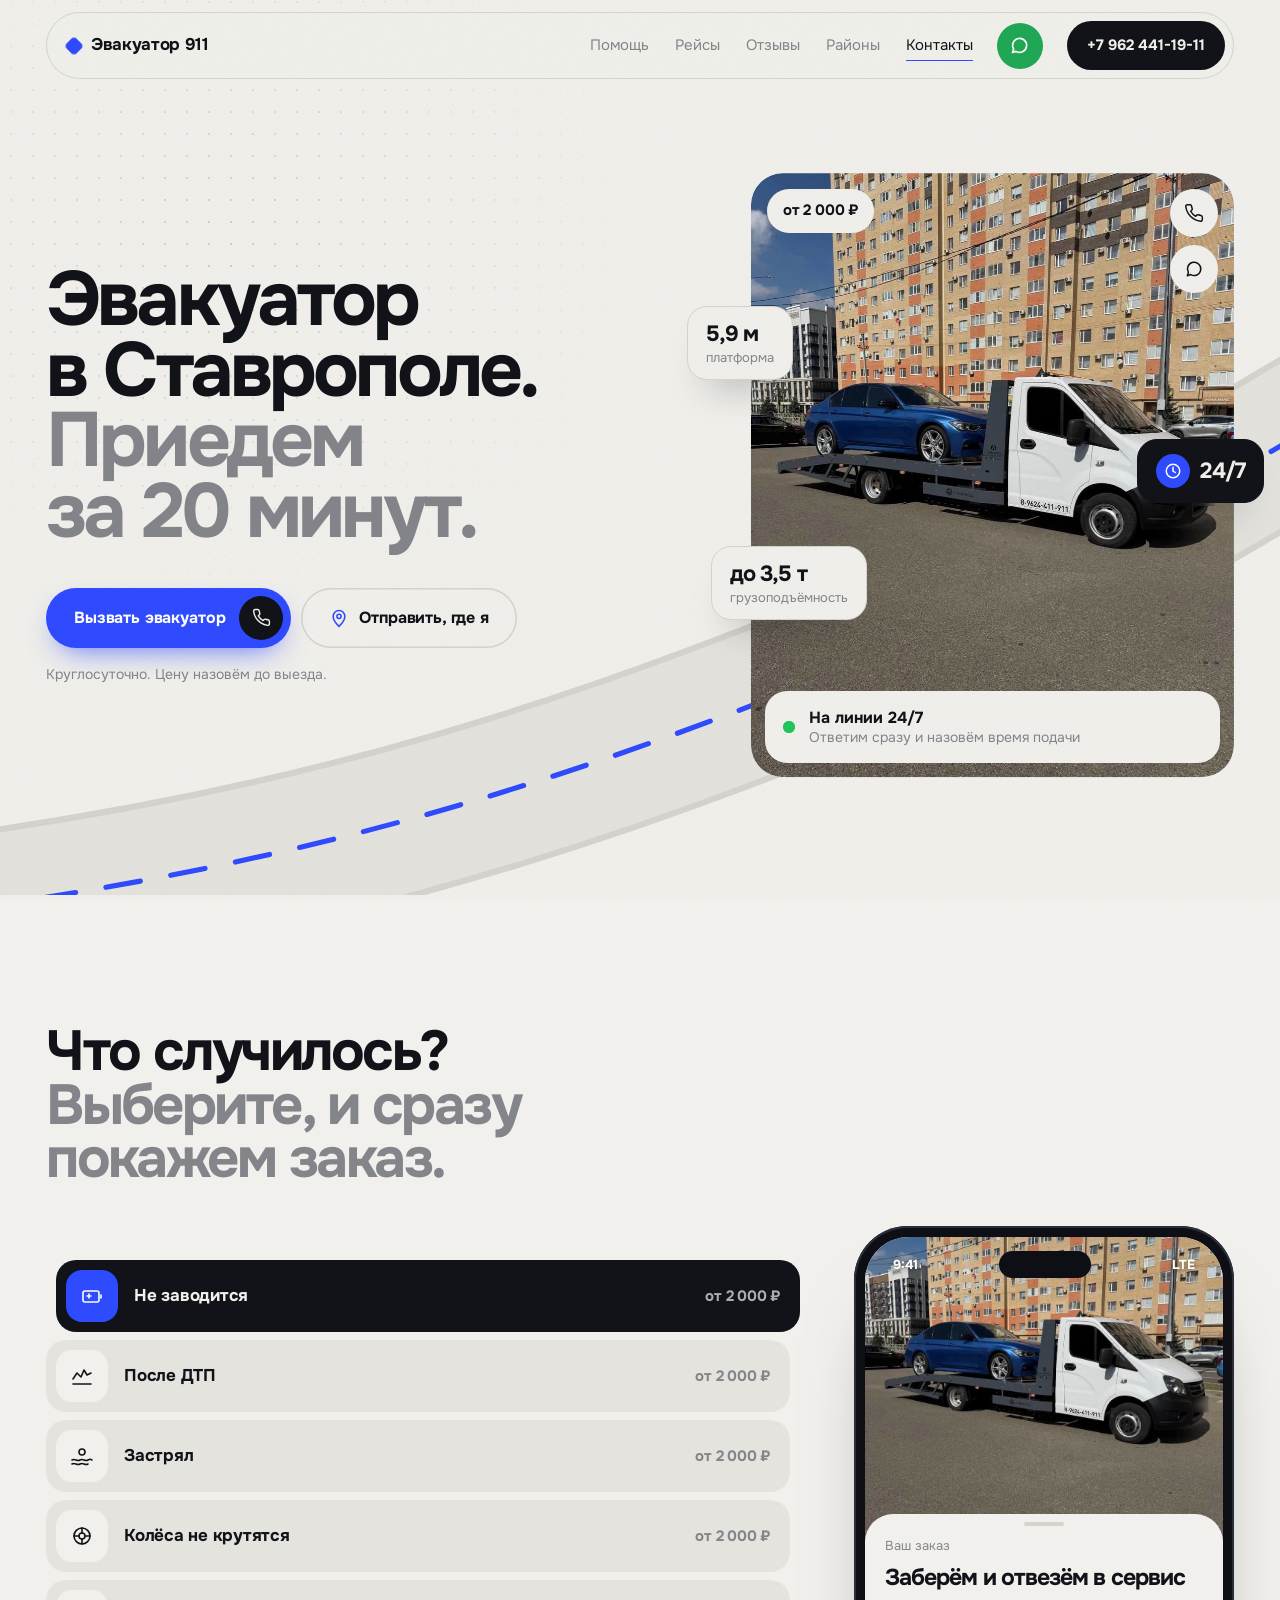
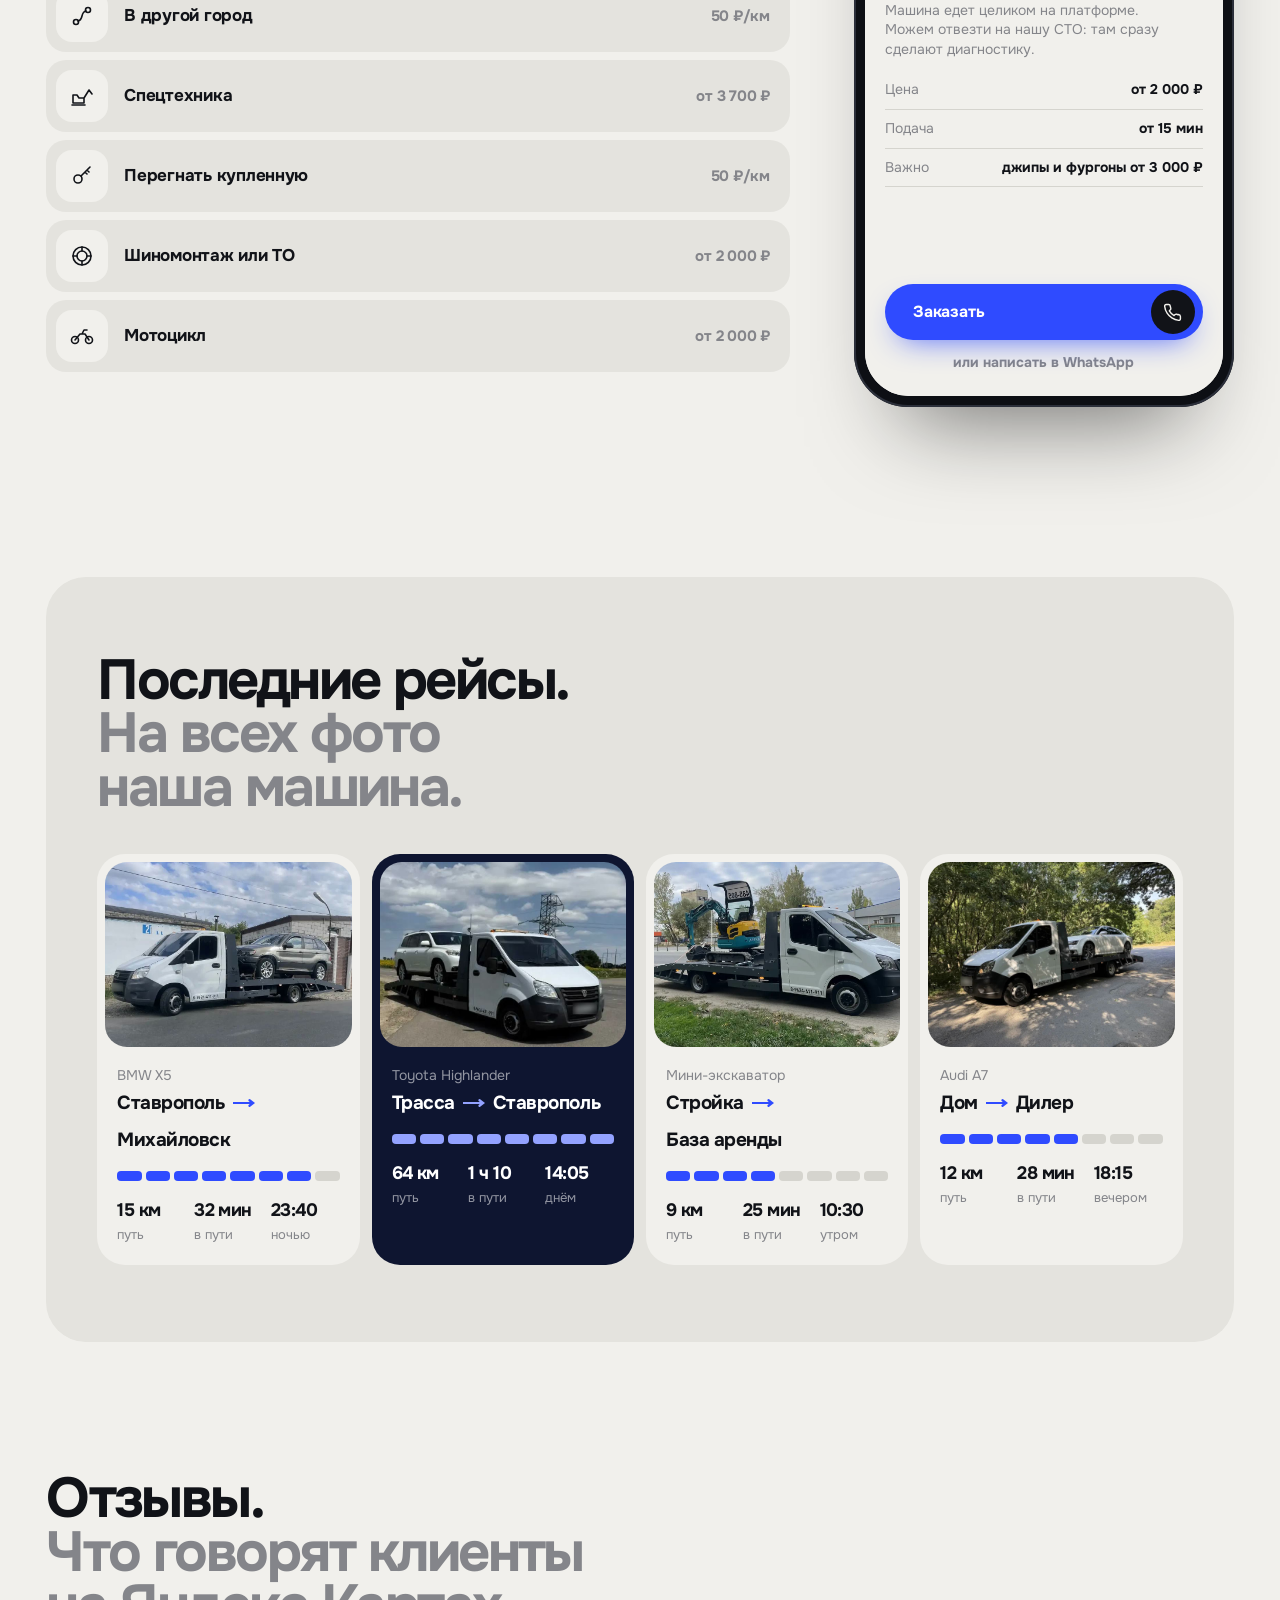
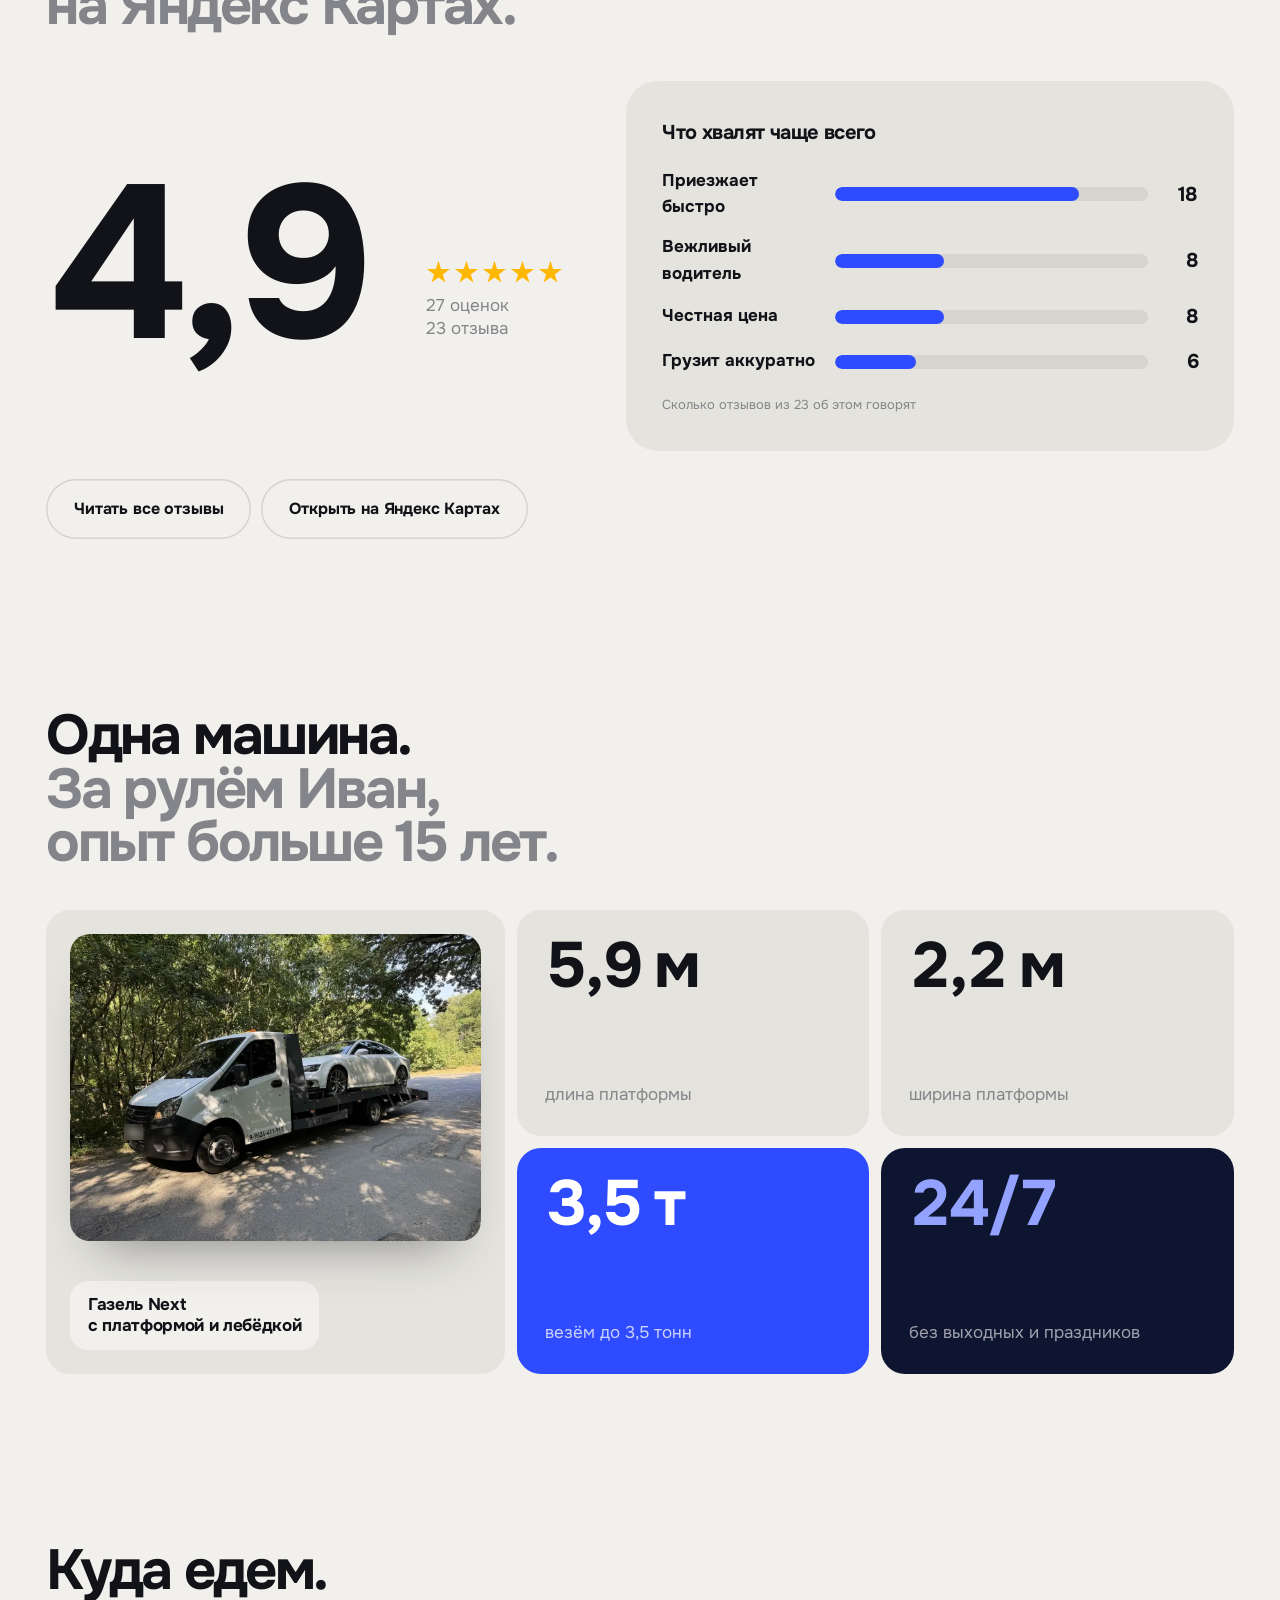
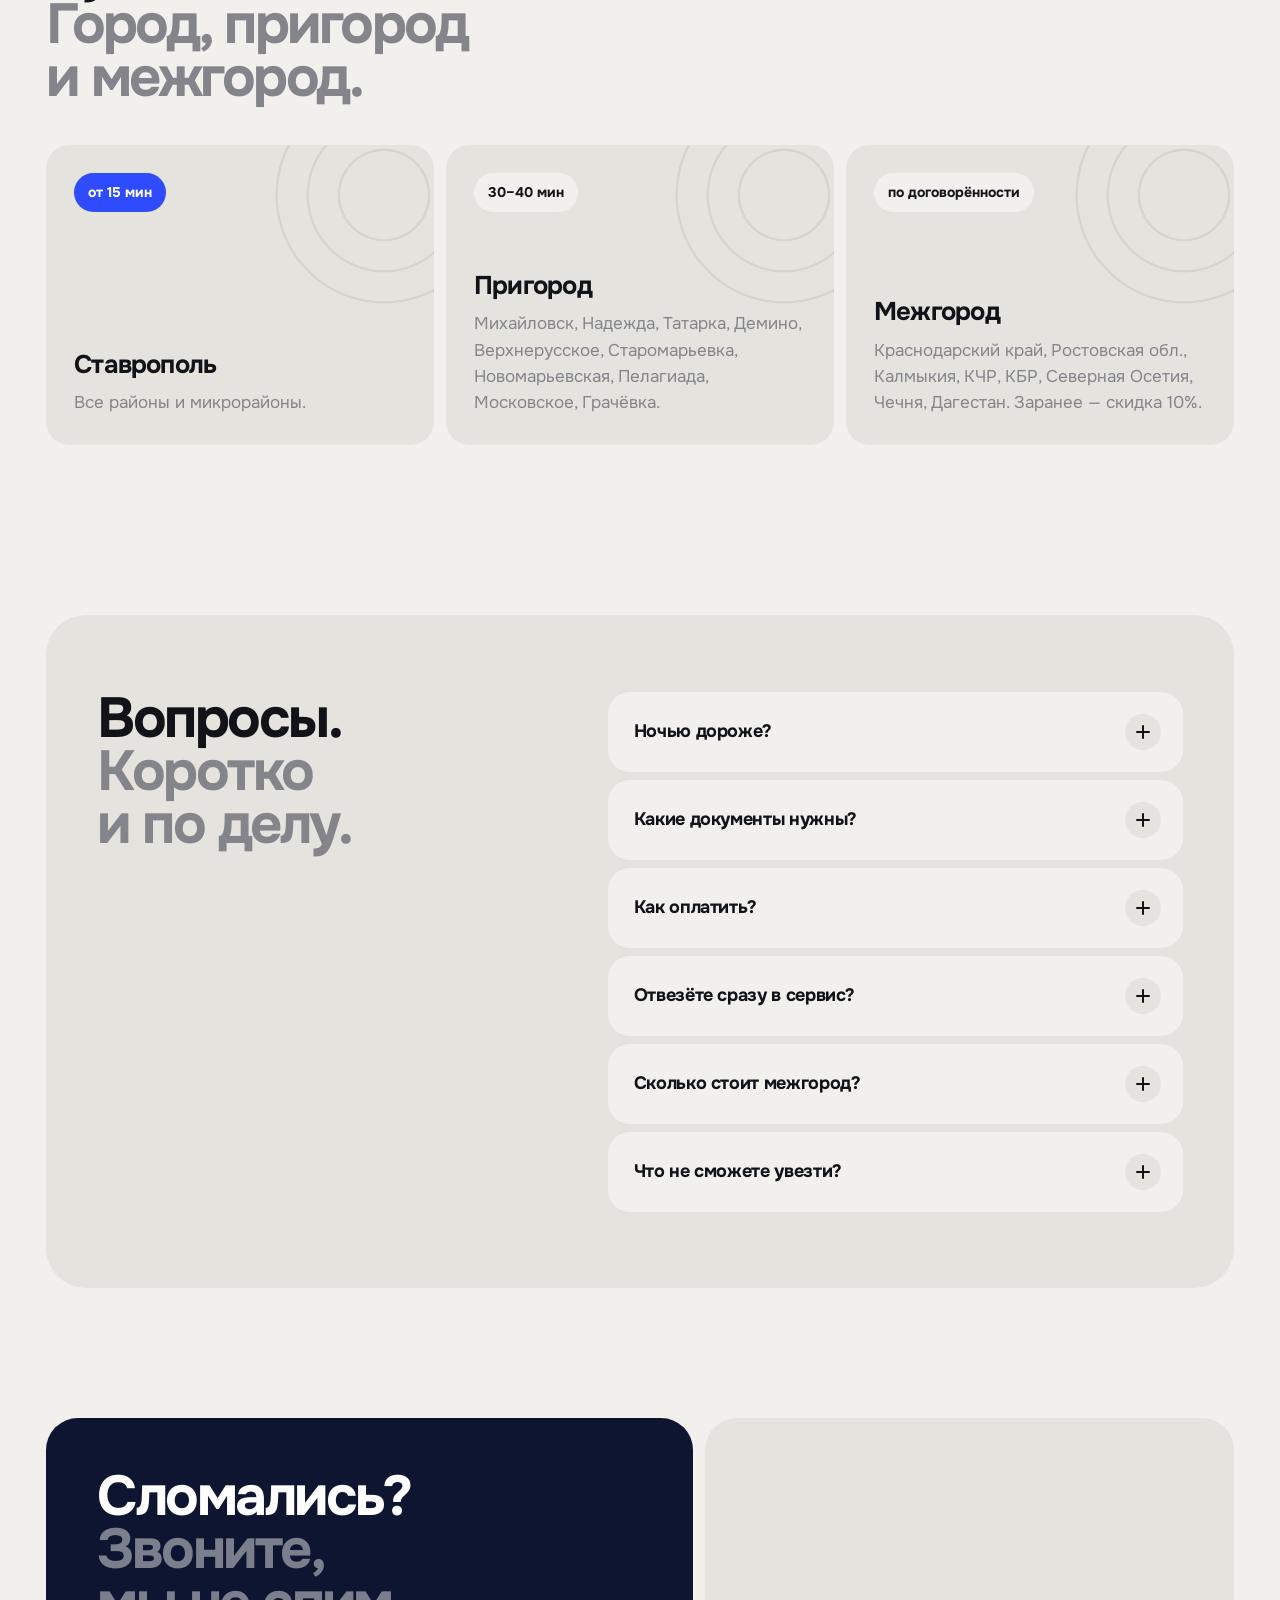
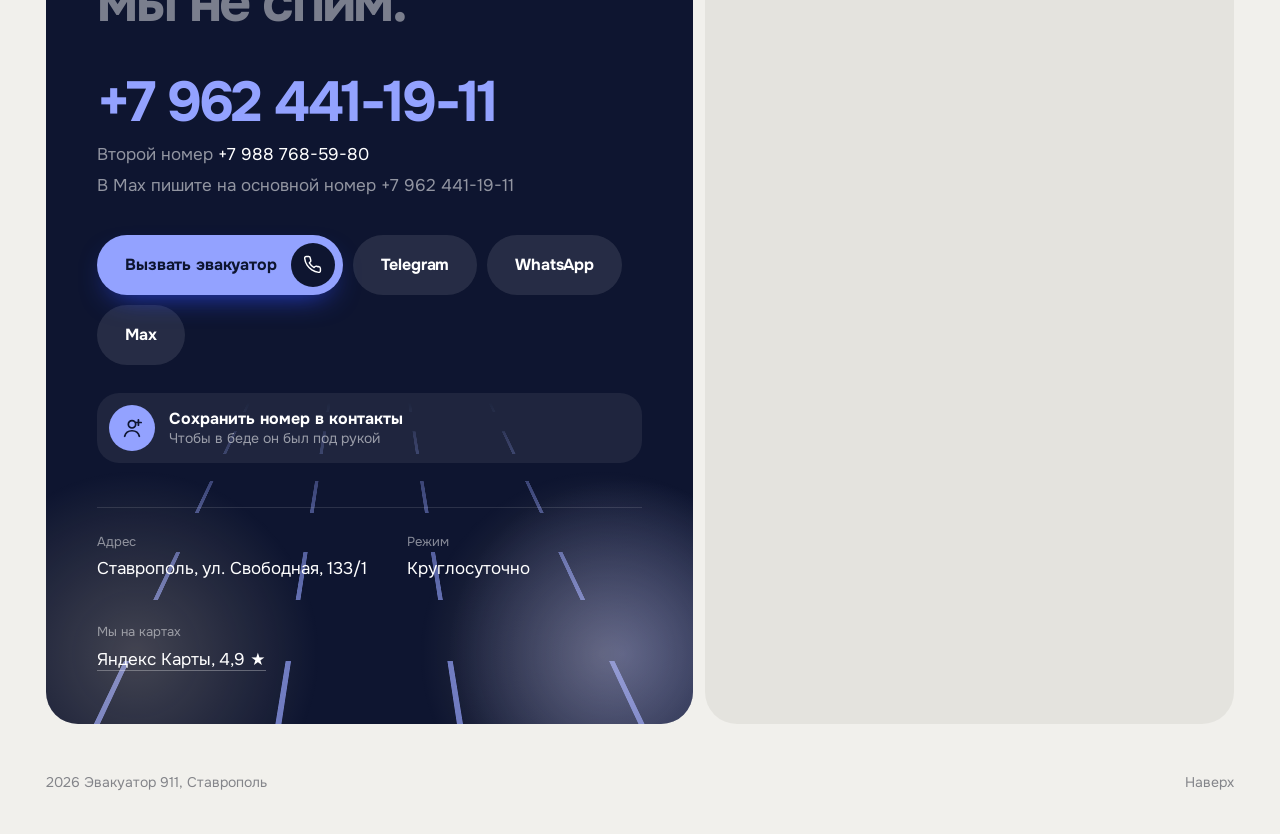
==== commit a6d93263: "Шрифт Onest со своего хостинга вместо Google Fonts Co-Authored-By: Claude Opus 5.5 <noreply@anthropi" ====
--- a/index.html
+++ b/index.html
@@ -6,9 +6,7 @@
 <title>Эвакуатор в Ставрополе 24/7, от 2 000 ₽</title>
 <meta name="description" content="Эвакуатор в Ставрополе круглосуточно. Подача от 15 минут, платформа 5,9 м, до 3,5 т, лебёдка. Легковые от 2 000 ₽. Рейтинг 4,9 на Яндекс Картах. +7 962 441-19-11">
 <meta name="theme-color" content="#f1f0ec">
-<link rel="preconnect" href="https://fonts.googleapis.com">
-<link rel="preconnect" href="https://fonts.gstatic.com" crossorigin>
-<link href="https://fonts.googleapis.com/css2?family=Onest:wght@400;700&display=swap" rel="stylesheet">
+<link rel="preload" href="fonts/onest-cyrillic.woff2" as="font" type="font/woff2" crossorigin>
 <link rel="stylesheet" href="styles.css">
 </head>
 <body>
--- a/styles.css
+++ b/styles.css
@@ -1,3 +1,9 @@
+/* ===== Шрифт Onest: свой хостинг, без Google (вариативный, 400–700) ===== */
+@font-face { font-family: "Onest"; font-style: normal; font-weight: 400 700; font-display: swap; src: url("fonts/onest-cyrillic-ext.woff2") format("woff2"); unicode-range: U+0460-052F, U+1C80-1C8A, U+20B4, U+2DE0-2DFF, U+A640-A69F, U+FE2E-FE2F; }
+@font-face { font-family: "Onest"; font-style: normal; font-weight: 400 700; font-display: swap; src: url("fonts/onest-cyrillic.woff2") format("woff2"); unicode-range: U+0301, U+0400-045F, U+0490-0491, U+04B0-04B1, U+2116; }
+@font-face { font-family: "Onest"; font-style: normal; font-weight: 400 700; font-display: swap; src: url("fonts/onest-latin-ext.woff2") format("woff2"); unicode-range: U+0100-02BA, U+02BD-02C5, U+02C7-02CC, U+02CE-02D7, U+02DD-02FF, U+0304, U+0308, U+0329, U+1D00-1DBF, U+1E00-1E9F, U+1EF2-1EFF, U+2020, U+20A0-20AB, U+20AD-20C4, U+2113, U+2C60-2C7F, U+A720-A7FF; }
+@font-face { font-family: "Onest"; font-style: normal; font-weight: 400 700; font-display: swap; src: url("fonts/onest-latin.woff2") format("woff2"); unicode-range: U+0000-00FF, U+0131, U+0152-0153, U+02BB-02BC, U+02C6, U+02DA, U+02DC, U+0304, U+0308, U+0329, U+2000-206F, U+20AC, U+2122, U+2191, U+2193, U+2212, U+2215, U+FEFF, U+FFFD; }
+
 /* ===== Цвета: кобальт ===== */
 :root {
   --bg:#F1F0EC; --soft:#E4E3DE; --line:#D5D4CE; --ink:#111318; --grey:#84858A;
